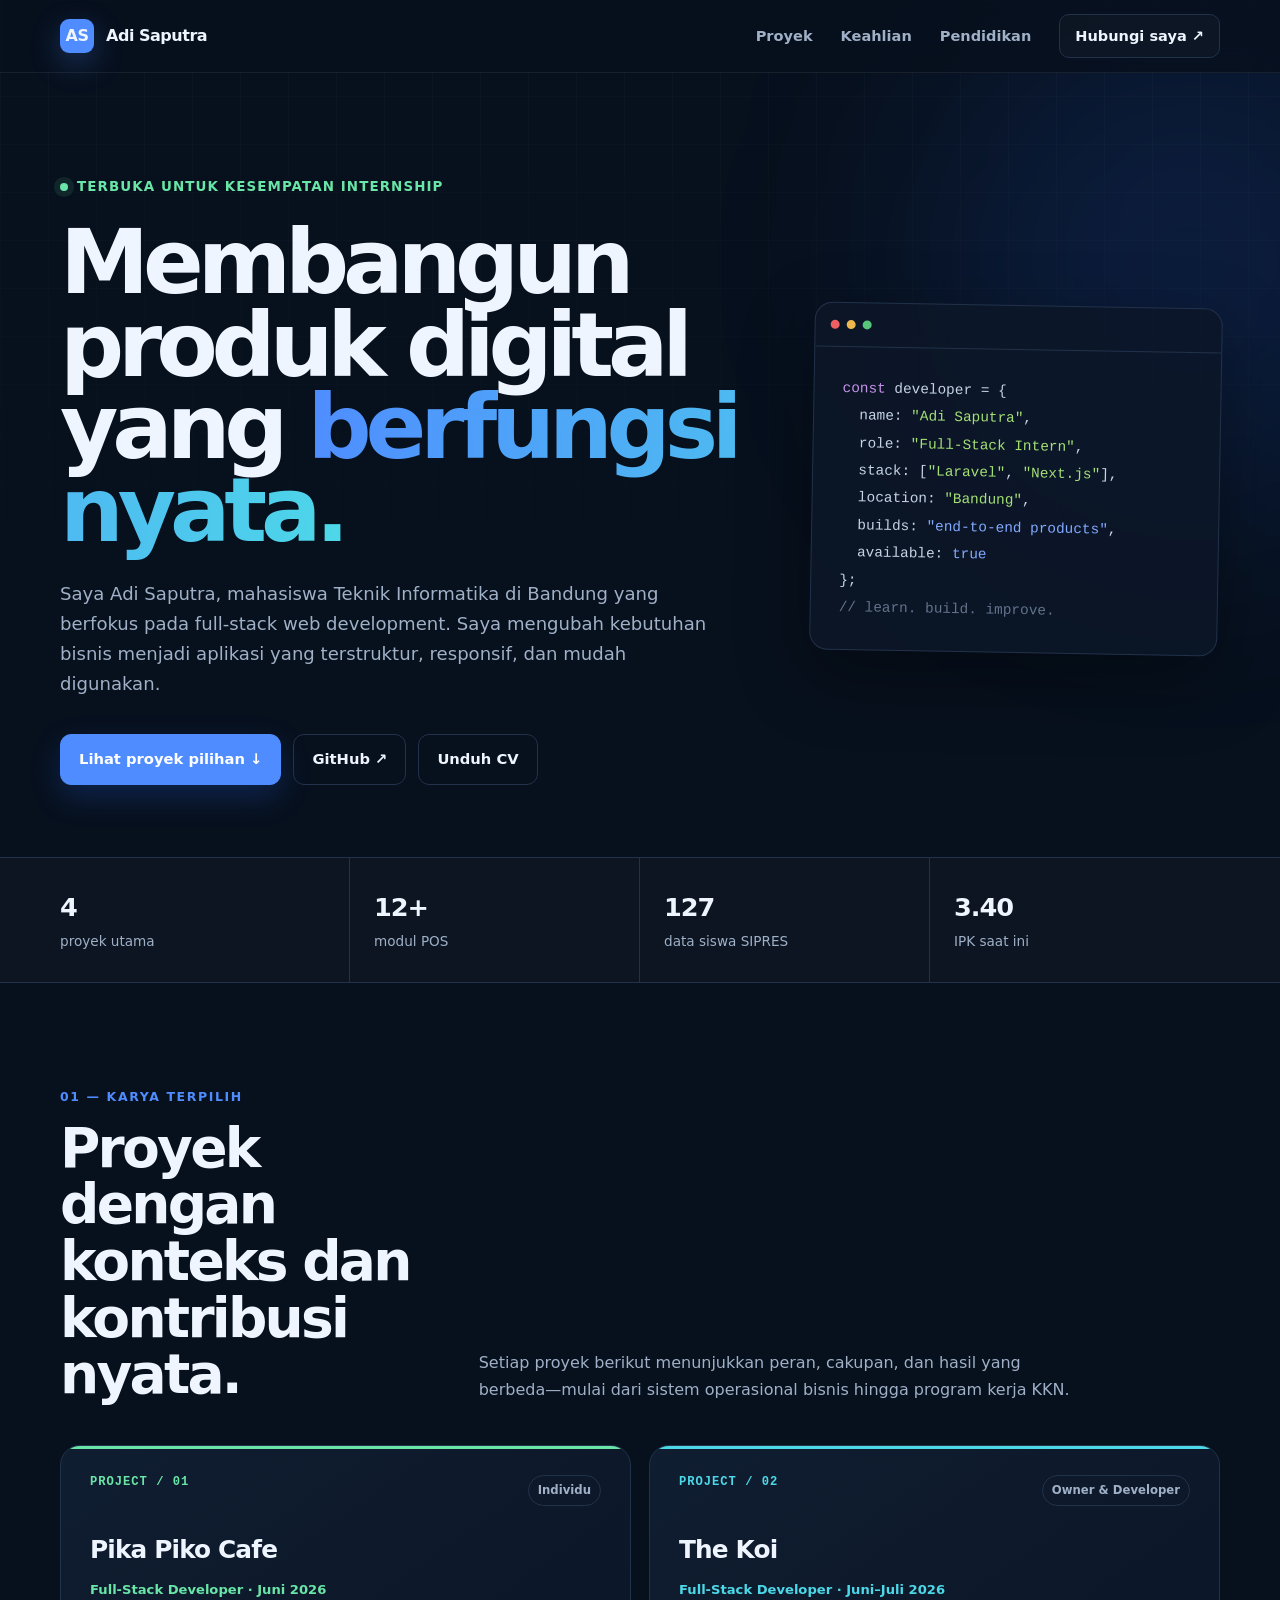
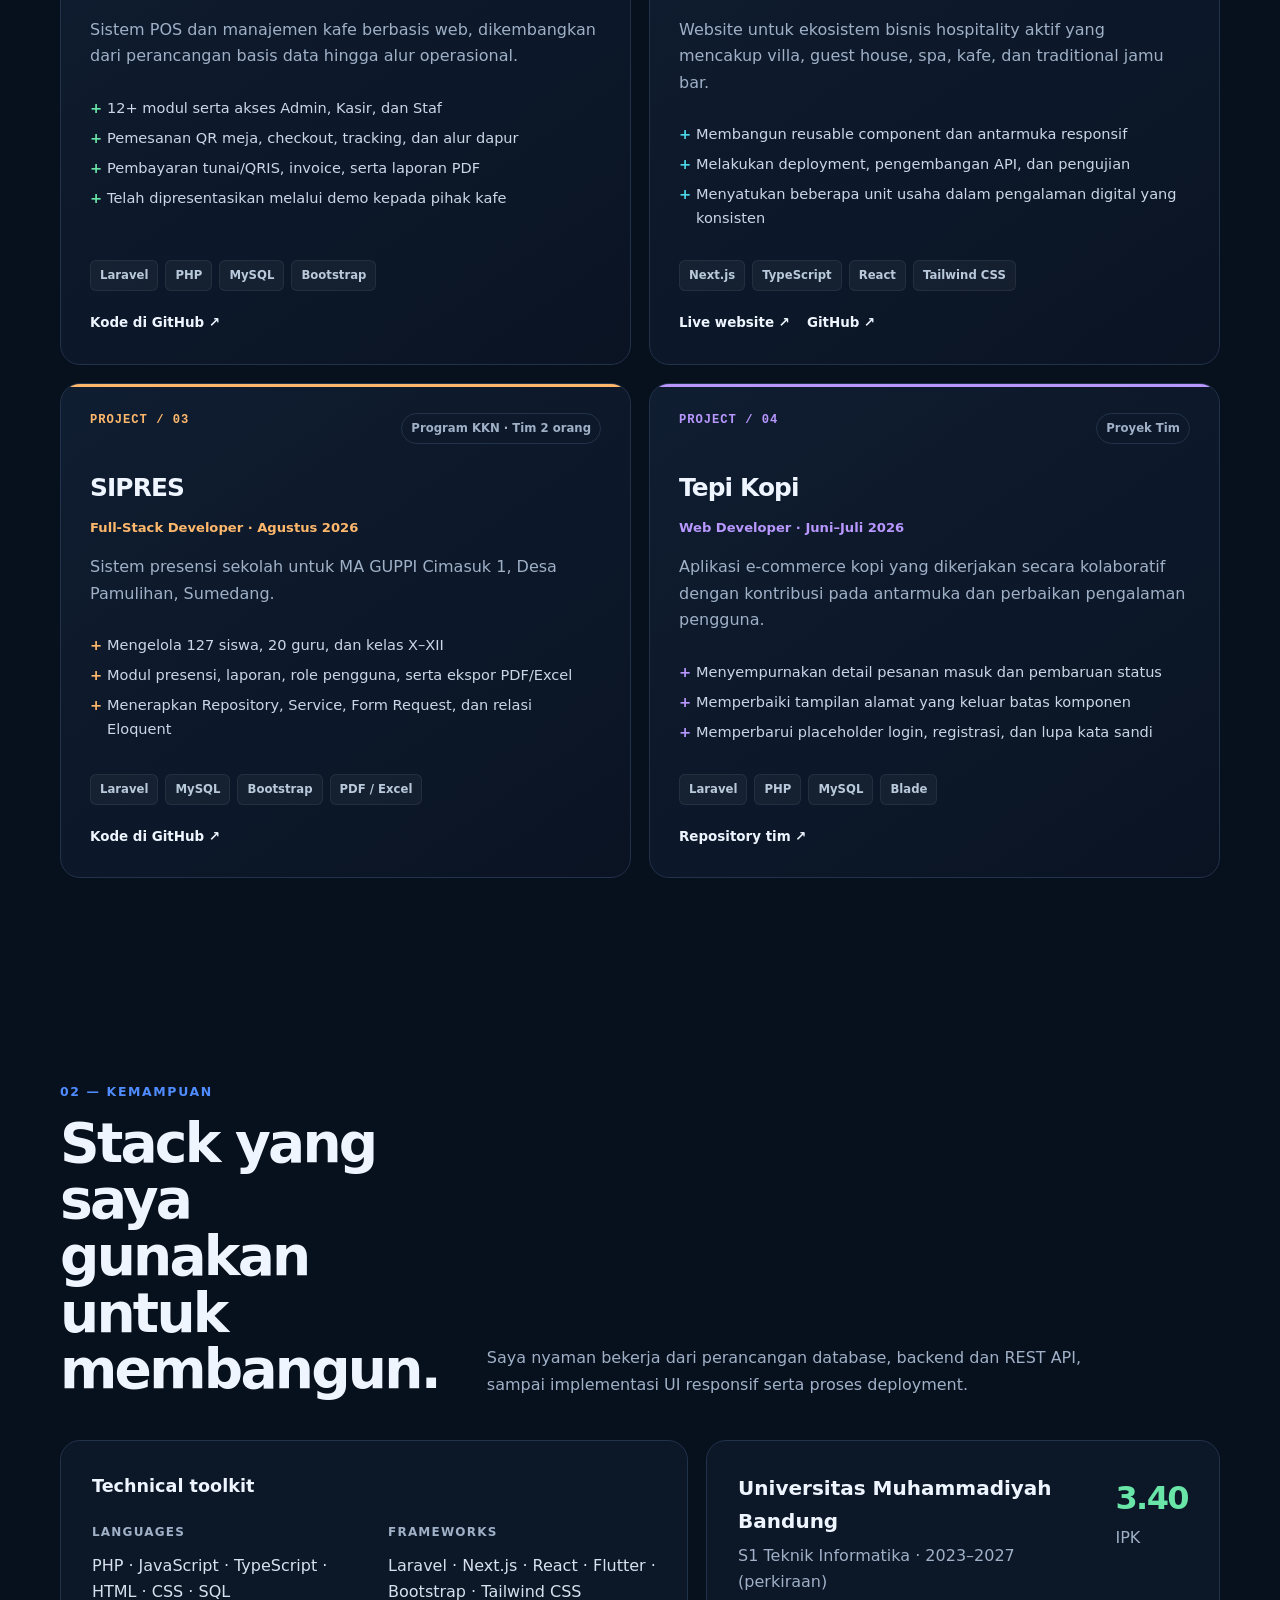
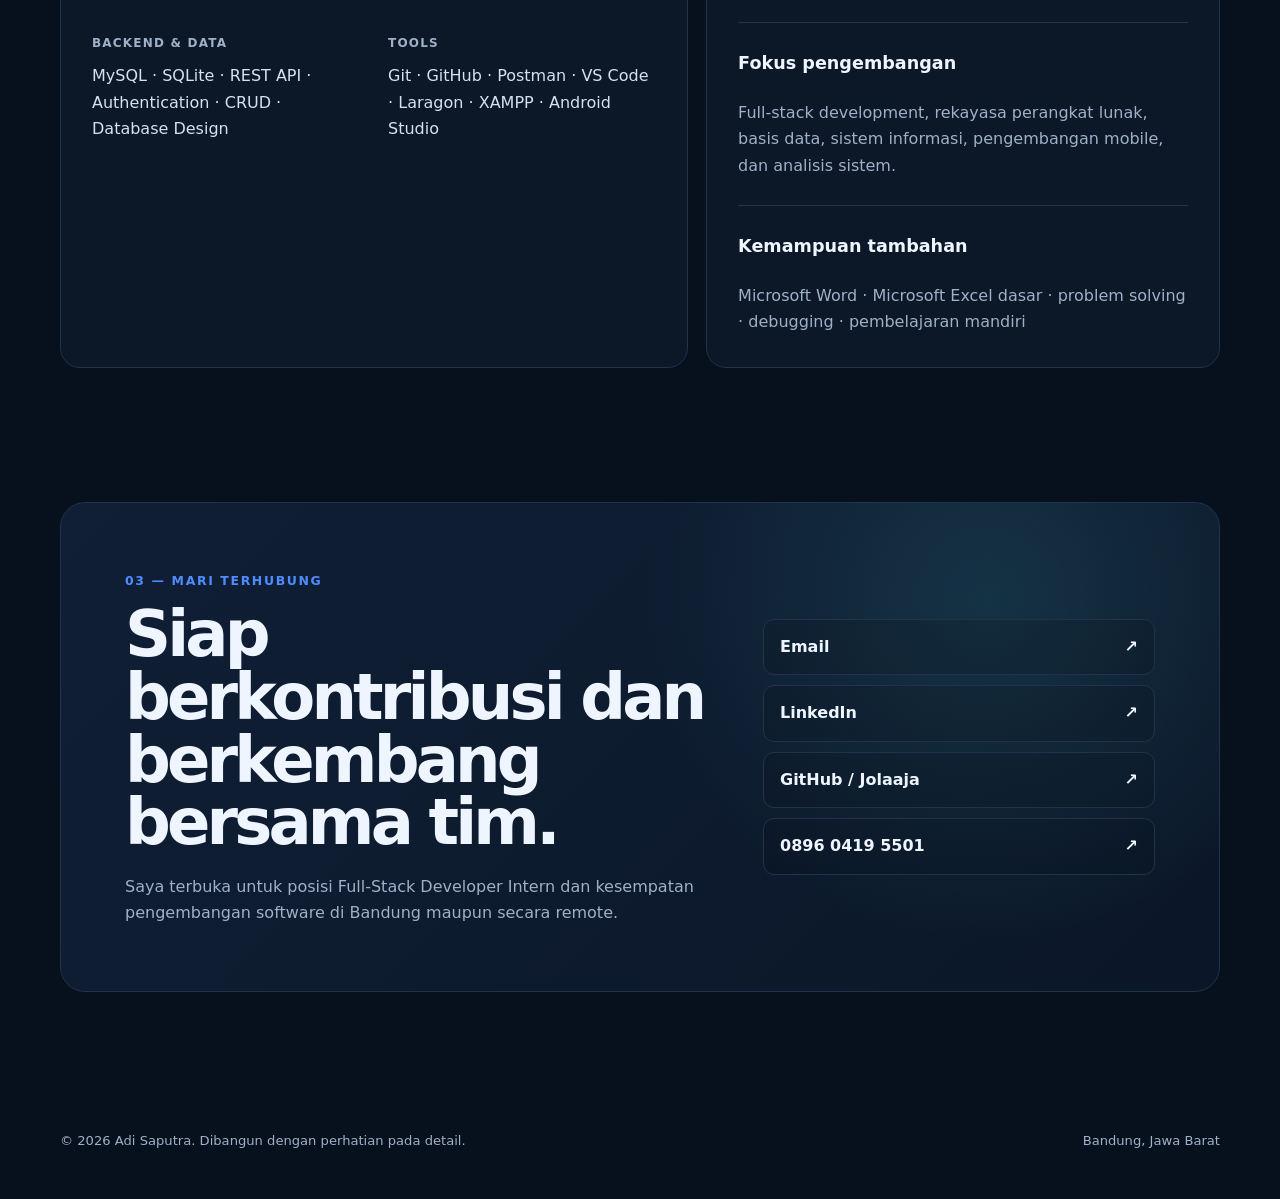
==== index.html @ b9c6736a "Add files via upload" ====
<!doctype html>
<html lang="id">
<head>
  <meta charset="utf-8">
  <meta name="viewport" content="width=device-width, initial-scale=1">
  <meta name="description" content="Portofolio Adi Saputra, Full-Stack Developer Intern di Bandung. Laravel, Next.js, React, PHP, TypeScript, dan MySQL.">
  <meta name="theme-color" content="#08111f">
  <title>Adi Saputra — Full-Stack Developer</title>
  <link rel="icon" href="data:image/svg+xml,<svg xmlns='http://www.w3.org/2000/svg' viewBox='0 0 64 64'><rect width='64' height='64' rx='14' fill='%232563eb'/><path d='M15 45 28 15h8l13 30h-9l-2-6H26l-2 6Zm14-13h6l-3-9Z' fill='white'/></svg>">
  <style>
    :root{--bg:#07101d;--surface:#0c1728;--surface2:#101e32;--text:#eef5ff;--muted:#9fb0c7;--line:#22324a;--blue:#4f8cff;--cyan:#4dd8e8;--green:#69e5a7;--max:1160px}
    *{box-sizing:border-box}html{scroll-behavior:smooth}body{margin:0;background:var(--bg);color:var(--text);font-family:Inter,ui-sans-serif,system-ui,-apple-system,BlinkMacSystemFont,"Segoe UI",sans-serif;font-size:16px;line-height:1.65;overflow-x:hidden}
    body:before{content:"";position:fixed;inset:0;pointer-events:none;background:linear-gradient(rgba(255,255,255,.022) 1px,transparent 1px),linear-gradient(90deg,rgba(255,255,255,.022) 1px,transparent 1px);background-size:48px 48px;mask-image:linear-gradient(to bottom,black,transparent 78%)}
    a{color:inherit;text-decoration:none}button{font:inherit}.wrap{width:min(calc(100% - 40px),var(--max));margin-inline:auto}.nav{position:sticky;top:0;z-index:20;border-bottom:1px solid rgba(255,255,255,.07);background:rgba(7,16,29,.78);backdrop-filter:blur(18px)}
    .nav-inner{height:72px;display:flex;align-items:center;justify-content:space-between}.brand{display:flex;align-items:center;gap:12px;font-weight:800;letter-spacing:-.03em}.mark{width:34px;height:34px;display:grid;place-items:center;border-radius:9px;background:var(--blue);box-shadow:0 10px 30px rgba(79,140,255,.3)}
    .links{display:flex;align-items:center;gap:28px;color:var(--muted);font-size:.91rem;font-weight:650}.links a:hover{color:var(--text)}.links .hire{padding:9px 15px;border:1px solid var(--line);border-radius:10px;color:var(--text);background:rgba(255,255,255,.025)}
    .menu{display:none;border:0;background:transparent;color:white;font-size:1.35rem}.hero{padding:100px 0 72px;position:relative}.hero:after{content:"";position:absolute;width:520px;height:520px;border-radius:50%;background:rgba(37,99,235,.15);filter:blur(110px);right:-170px;top:-70px;z-index:-1}
    .hero-grid{display:grid;grid-template-columns:1.25fr .75fr;gap:72px;align-items:center}.eyebrow{display:inline-flex;gap:9px;align-items:center;color:var(--green);font-size:.84rem;font-weight:750;letter-spacing:.08em;text-transform:uppercase}.pulse{width:8px;height:8px;border-radius:50%;background:var(--green);box-shadow:0 0 0 6px rgba(105,229,167,.1)}
    h1{font-size:clamp(3.25rem,7vw,6.7rem);line-height:.92;letter-spacing:-.068em;margin:22px 0 28px;max-width:830px}h1 span{color:transparent;background:linear-gradient(100deg,var(--blue),var(--cyan));background-clip:text;-webkit-background-clip:text}
    .lead{font-size:1.13rem;color:var(--muted);max-width:670px;margin:0}.cta{display:flex;flex-wrap:wrap;gap:12px;margin-top:36px}.btn{display:inline-flex;align-items:center;gap:9px;padding:12px 18px;border-radius:11px;font-weight:750;font-size:.92rem;border:1px solid var(--line);transition:.2s ease}.btn:hover{transform:translateY(-2px);border-color:#416087}.primary{background:var(--blue);border-color:var(--blue);color:white;box-shadow:0 12px 30px rgba(37,99,235,.24)}
    .terminal{background:rgba(12,23,40,.86);border:1px solid var(--line);border-radius:18px;box-shadow:0 24px 70px rgba(0,0,0,.35);overflow:hidden;transform:rotate(1deg)}.terminal-top{height:44px;border-bottom:1px solid var(--line);display:flex;align-items:center;gap:7px;padding:0 15px}.dot{width:9px;height:9px;border-radius:50%;background:#ef5f61}.dot:nth-child(2){background:#eeb64d}.dot:nth-child(3){background:#58c67a}.code{padding:28px;font:500 .9rem/1.9 ui-monospace,SFMono-Regular,Menlo,monospace;color:#c6d4e6}.code .k{color:#c792ea}.code .s{color:#a5e075}.code .v{color:#82aaff}.code .c{color:#62738c}
    .proof{border-block:1px solid var(--line);background:rgba(255,255,255,.018)}.proof-grid{display:grid;grid-template-columns:repeat(4,1fr)}.metric{padding:28px 24px;border-right:1px solid var(--line)}.metric:first-child{padding-left:0}.metric:last-child{border:0}.metric b{display:block;font-size:1.6rem;letter-spacing:-.04em}.metric span{color:var(--muted);font-size:.85rem}
    section{padding:100px 0}.section-head{display:grid;grid-template-columns:.5fr 1fr;gap:48px;align-items:end;margin-bottom:42px}.label{color:var(--blue);font-size:.78rem;font-weight:800;letter-spacing:.13em;text-transform:uppercase}.section-head h2{margin:10px 0 0;font-size:clamp(2.15rem,4.3vw,3.6rem);line-height:1.03;letter-spacing:-.05em}.section-head p{margin:0;color:var(--muted);max-width:610px}
    .projects{display:grid;grid-template-columns:repeat(2,1fr);gap:18px}.project{background:linear-gradient(145deg,rgba(16,30,50,.98),rgba(10,20,35,.96));border:1px solid var(--line);border-radius:20px;padding:29px;min-height:390px;display:flex;flex-direction:column;position:relative;overflow:hidden}.project:before{content:"";position:absolute;inset:0 0 auto;height:3px;background:var(--accent,var(--blue))}.project-top{display:flex;justify-content:space-between;gap:16px}.num{font:700 .76rem ui-monospace,monospace;color:var(--accent,var(--blue));letter-spacing:.08em}.badge{font-size:.73rem;font-weight:700;padding:5px 9px;border:1px solid var(--line);border-radius:99px;color:var(--muted)}.project h3{font-size:1.55rem;letter-spacing:-.035em;margin:24px 0 8px}.role{color:var(--accent,var(--blue));font-size:.82rem;font-weight:750;margin-bottom:16px}.project p{color:var(--muted);margin:0 0 20px}.impact{margin:0;padding:0;list-style:none;color:#cbd7e7;font-size:.91rem}.impact li{padding-left:17px;position:relative;margin:6px 0}.impact li:before{content:"+";position:absolute;left:0;color:var(--accent,var(--blue));font-weight:800}.tags{display:flex;flex-wrap:wrap;gap:7px;margin-top:auto;padding-top:24px}.tag{background:rgba(255,255,255,.04);border:1px solid rgba(255,255,255,.065);padding:5px 9px;border-radius:6px;color:#b9c9dc;font-size:.73rem;font-weight:650}.project-links{display:flex;gap:17px;margin-top:21px;font-size:.84rem;font-weight:750}.project-links a{display:flex;gap:7px;align-items:center}.project-links a:hover{color:var(--accent,var(--blue))}
    .skills{display:grid;grid-template-columns:1.1fr .9fr;gap:18px}.skill-panel,.edu{border:1px solid var(--line);border-radius:20px;background:var(--surface);padding:31px}.skill-panel h3,.edu h3{margin:0 0 22px;font-size:1.1rem}.skill-groups{display:grid;grid-template-columns:repeat(2,1fr);gap:28px}.skill-group strong{display:block;color:var(--muted);font-size:.75rem;text-transform:uppercase;letter-spacing:.1em;margin-bottom:10px}.skill-group p{margin:0;color:#d7e1ee}.edu-top{display:flex;align-items:flex-start;justify-content:space-between;gap:16px}.gpa{font-size:2rem;font-weight:850;color:var(--green);letter-spacing:-.05em}.edu h4{font-size:1.25rem;margin:0 0 5px}.edu p{margin:0;color:var(--muted)}.edu-line{margin:26px 0;border:0;border-top:1px solid var(--line)}
    .contact{padding-top:34px}.contact-card{border:1px solid var(--line);border-radius:25px;padding:64px;background:radial-gradient(circle at 80% 20%,rgba(77,216,232,.13),transparent 34%),linear-gradient(135deg,#101f36,#0b1728);display:grid;grid-template-columns:1.2fr .8fr;gap:50px;align-items:center}.contact-card h2{font-size:clamp(2.4rem,5vw,4.5rem);line-height:.98;letter-spacing:-.06em;margin:10px 0 20px}.contact-card p{color:var(--muted);margin:0;max-width:600px}.contact-links{display:grid;gap:10px}.contact-link{padding:14px 16px;border:1px solid var(--line);border-radius:11px;background:rgba(0,0,0,.13);font-weight:700;display:flex;justify-content:space-between;align-items:center}.contact-link:hover{border-color:var(--blue)}
    footer{padding:38px 0 48px;color:var(--muted);font-size:.82rem}.footer-row{display:flex;justify-content:space-between;gap:20px}.reveal{opacity:0;transform:translateY(18px);transition:.65s ease}.reveal.visible{opacity:1;transform:none}
    @media(max-width:850px){.links{display:none;position:absolute;left:20px;right:20px;top:66px;flex-direction:column;align-items:stretch;padding:20px;background:#0b1728;border:1px solid var(--line);border-radius:14px}.links.open{display:flex}.menu{display:block}.hero{padding-top:72px}.hero-grid,.section-head,.skills,.contact-card{grid-template-columns:1fr}.terminal{display:none}.proof-grid{grid-template-columns:repeat(2,1fr)}.metric:nth-child(2){border-right:0}.metric:nth-child(-n+2){border-bottom:1px solid var(--line)}.projects{grid-template-columns:1fr}.section-head{gap:22px}.contact-card{padding:38px}.project{min-height:auto}.skill-groups{gap:20px}}
    @media(max-width:520px){.wrap{width:min(calc(100% - 28px),var(--max))}.hero{padding:58px 0}.cta .btn{width:100%;justify-content:center}section{padding:76px 0}.metric{padding:20px 10px}.metric:first-child{padding-left:0}.metric b{font-size:1.28rem}.metric span{font-size:.74rem}.project,.skill-panel,.edu{padding:23px}.skill-groups{grid-template-columns:1fr}.contact-card{padding:28px}.footer-row{flex-direction:column}.contact-link{font-size:.87rem}}
    @media(prefers-reduced-motion:reduce){html{scroll-behavior:auto}.reveal{opacity:1;transform:none;transition:none}.btn:hover{transform:none}}
  </style>
</head>
<body>
  <nav class="nav">
    <div class="wrap nav-inner">
      <a class="brand" href="#top"><span class="mark">AS</span><span>Adi Saputra</span></a>
      <button class="menu" aria-label="Buka navigasi" aria-expanded="false">☰</button>
      <div class="links">
        <a href="#projects">Proyek</a><a href="#skills">Keahlian</a><a href="#education">Pendidikan</a>
        <a class="hire" href="mailto:saputraandiadi@gmail.com">Hubungi saya ↗</a>
      </div>
    </div>
  </nav>

  <main id="top">
    <header class="hero">
      <div class="wrap hero-grid">
        <div>
          <div class="eyebrow"><span class="pulse"></span> Terbuka untuk kesempatan internship</div>
          <h1>Membangun produk digital yang <span>berfungsi nyata.</span></h1>
          <p class="lead">Saya Adi Saputra, mahasiswa Teknik Informatika di Bandung yang berfokus pada full-stack web development. Saya mengubah kebutuhan bisnis menjadi aplikasi yang terstruktur, responsif, dan mudah digunakan.</p>
          <div class="cta">
            <a class="btn primary" href="#projects">Lihat proyek pilihan ↓</a>
            <a class="btn" href="https://github.com/Jolaaja" target="_blank" rel="noopener">GitHub ↗</a>
            <a class="btn" href="assets/Adi_Saputra_CV_Fullstack_Developer_Intern.pdf" download>Unduh CV</a>
          </div>
        </div>
        <div class="terminal" aria-label="Ringkasan profil dalam format kode">
          <div class="terminal-top"><i class="dot"></i><i class="dot"></i><i class="dot"></i></div>
          <div class="code"><span class="k">const</span> developer = {<br>&nbsp;&nbsp;name: <span class="s">"Adi Saputra"</span>,<br>&nbsp;&nbsp;role: <span class="s">"Full-Stack Intern"</span>,<br>&nbsp;&nbsp;stack: [<span class="s">"Laravel"</span>, <span class="s">"Next.js"</span>],<br>&nbsp;&nbsp;location: <span class="s">"Bandung"</span>,<br>&nbsp;&nbsp;builds: <span class="v">"end-to-end products"</span>,<br>&nbsp;&nbsp;available: <span class="v">true</span><br>};<br><span class="c">// learn. build. improve.</span></div>
        </div>
      </div>
    </header>

    <div class="proof">
      <div class="wrap proof-grid">
        <div class="metric"><b>4</b><span>proyek utama</span></div>
        <div class="metric"><b>12+</b><span>modul POS</span></div>
        <div class="metric"><b>127</b><span>data siswa SIPRES</span></div>
        <div class="metric"><b>3.40</b><span>IPK saat ini</span></div>
      </div>
    </div>

    <section id="projects">
      <div class="wrap">
        <div class="section-head reveal">
          <div><span class="label">01 — Karya terpilih</span><h2>Proyek dengan konteks dan kontribusi nyata.</h2></div>
          <p>Setiap proyek berikut menunjukkan peran, cakupan, dan hasil yang berbeda—mulai dari sistem operasional bisnis hingga program kerja KKN.</p>
        </div>
        <div class="projects">
          <article class="project reveal" style="--accent:#69e5a7">
            <div class="project-top"><span class="num">PROJECT / 01</span><span class="badge">Individu</span></div>
            <h3>Pika Piko Cafe</h3><div class="role">Full-Stack Developer · Juni 2026</div>
            <p>Sistem POS dan manajemen kafe berbasis web, dikembangkan dari perancangan basis data hingga alur operasional.</p>
            <ul class="impact"><li>12+ modul serta akses Admin, Kasir, dan Staf</li><li>Pemesanan QR meja, checkout, tracking, dan alur dapur</li><li>Pembayaran tunai/QRIS, invoice, serta laporan PDF</li><li>Telah dipresentasikan melalui demo kepada pihak kafe</li></ul>
            <div class="tags"><span class="tag">Laravel</span><span class="tag">PHP</span><span class="tag">MySQL</span><span class="tag">Bootstrap</span></div>
            <div class="project-links"><a href="https://github.com/Jolaaja/pikapiko-cafe" target="_blank" rel="noopener">Kode di GitHub ↗</a></div>
          </article>
          <article class="project reveal" style="--accent:#4dd8e8">
            <div class="project-top"><span class="num">PROJECT / 02</span><span class="badge">Owner & Developer</span></div>
            <h3>The Koi</h3><div class="role">Full-Stack Developer · Juni–Juli 2026</div>
            <p>Website untuk ekosistem bisnis hospitality aktif yang mencakup villa, guest house, spa, kafe, dan traditional jamu bar.</p>
            <ul class="impact"><li>Membangun reusable component dan antarmuka responsif</li><li>Melakukan deployment, pengembangan API, dan pengujian</li><li>Menyatukan beberapa unit usaha dalam pengalaman digital yang konsisten</li></ul>
            <div class="tags"><span class="tag">Next.js</span><span class="tag">TypeScript</span><span class="tag">React</span><span class="tag">Tailwind CSS</span></div>
            <div class="project-links"><a href="https://www.the-koi.my.id/" target="_blank" rel="noopener">Live website ↗</a><a href="https://github.com/Jolaaja/thekoi" target="_blank" rel="noopener">GitHub ↗</a></div>
          </article>
          <article class="project reveal" style="--accent:#ffb86b">
            <div class="project-top"><span class="num">PROJECT / 03</span><span class="badge">Program KKN · Tim 2 orang</span></div>
            <h3>SIPRES</h3><div class="role">Full-Stack Developer · Agustus 2026</div>
            <p>Sistem presensi sekolah untuk MA GUPPI Cimasuk 1, Desa Pamulihan, Sumedang.</p>
            <ul class="impact"><li>Mengelola 127 siswa, 20 guru, dan kelas X–XII</li><li>Modul presensi, laporan, role pengguna, serta ekspor PDF/Excel</li><li>Menerapkan Repository, Service, Form Request, dan relasi Eloquent</li></ul>
            <div class="tags"><span class="tag">Laravel</span><span class="tag">MySQL</span><span class="tag">Bootstrap</span><span class="tag">PDF / Excel</span></div>
            <div class="project-links"><a href="https://github.com/Jolaaja/SIPRES" target="_blank" rel="noopener">Kode di GitHub ↗</a></div>
          </article>
          <article class="project reveal" style="--accent:#b897ff">
            <div class="project-top"><span class="num">PROJECT / 04</span><span class="badge">Proyek Tim</span></div>
            <h3>Tepi Kopi</h3><div class="role">Web Developer · Juni–Juli 2026</div>
            <p>Aplikasi e-commerce kopi yang dikerjakan secara kolaboratif dengan kontribusi pada antarmuka dan perbaikan pengalaman pengguna.</p>
            <ul class="impact"><li>Menyempurnakan detail pesanan masuk dan pembaruan status</li><li>Memperbaiki tampilan alamat yang keluar batas komponen</li><li>Memperbarui placeholder login, registrasi, dan lupa kata sandi</li></ul>
            <div class="tags"><span class="tag">Laravel</span><span class="tag">PHP</span><span class="tag">MySQL</span><span class="tag">Blade</span></div>
            <div class="project-links"><a href="https://github.com/ranggapgrl/tepi_kopi" target="_blank" rel="noopener">Repository tim ↗</a></div>
          </article>
        </div>
      </div>
    </section>

    <section id="skills">
      <div class="wrap">
        <div class="section-head reveal"><div><span class="label">02 — Kemampuan</span><h2>Stack yang saya gunakan untuk membangun.</h2></div><p>Saya nyaman bekerja dari perancangan database, backend dan REST API, sampai implementasi UI responsif serta proses deployment.</p></div>
        <div class="skills">
          <div class="skill-panel reveal">
            <h3>Technical toolkit</h3>
            <div class="skill-groups">
              <div class="skill-group"><strong>Languages</strong><p>PHP · JavaScript · TypeScript · HTML · CSS · SQL</p></div>
              <div class="skill-group"><strong>Frameworks</strong><p>Laravel · Next.js · React · Flutter · Bootstrap · Tailwind CSS</p></div>
              <div class="skill-group"><strong>Backend & Data</strong><p>MySQL · SQLite · REST API · Authentication · CRUD · Database Design</p></div>
              <div class="skill-group"><strong>Tools</strong><p>Git · GitHub · Postman · VS Code · Laragon · XAMPP · Android Studio</p></div>
            </div>
          </div>
          <div class="edu reveal" id="education">
            <div class="edu-top"><div><h4>Universitas Muhammadiyah Bandung</h4><p>S1 Teknik Informatika · 2023–2027 (perkiraan)</p></div><div><div class="gpa">3.40</div><p>IPK</p></div></div>
            <hr class="edu-line">
            <h3>Fokus pengembangan</h3><p>Full-stack development, rekayasa perangkat lunak, basis data, sistem informasi, pengembangan mobile, dan analisis sistem.</p>
            <hr class="edu-line">
            <h3>Kemampuan tambahan</h3><p>Microsoft Word · Microsoft Excel dasar · problem solving · debugging · pembelajaran mandiri</p>
          </div>
        </div>
      </div>
    </section>

    <section class="contact" id="contact">
      <div class="wrap">
        <div class="contact-card reveal">
          <div><span class="label">03 — Mari terhubung</span><h2>Siap berkontribusi dan berkembang bersama tim.</h2><p>Saya terbuka untuk posisi Full-Stack Developer Intern dan kesempatan pengembangan software di Bandung maupun secara remote.</p></div>
          <div class="contact-links">
            <a class="contact-link" href="mailto:saputraandiadi@gmail.com"><span>Email</span><span>↗</span></a>
            <a class="contact-link" href="https://www.linkedin.com/in/andi-adi-saputra-045055322/" target="_blank" rel="noopener"><span>LinkedIn</span><span>↗</span></a>
            <a class="contact-link" href="https://github.com/Jolaaja" target="_blank" rel="noopener"><span>GitHub / Jolaaja</span><span>↗</span></a>
            <a class="contact-link" href="tel:+6289604195501"><span>0896 0419 5501</span><span>↗</span></a>
          </div>
        </div>
      </div>
    </section>
  </main>

  <footer><div class="wrap footer-row"><span>© 2026 Adi Saputra. Dibangun dengan perhatian pada detail.</span><span>Bandung, Jawa Barat</span></div></footer>
  <script>
    const menu=document.querySelector('.menu'),links=document.querySelector('.links');
    menu.addEventListener('click',()=>{const open=links.classList.toggle('open');menu.setAttribute('aria-expanded',open);menu.textContent=open?'×':'☰'});
    links.querySelectorAll('a').forEach(a=>a.addEventListener('click',()=>{links.classList.remove('open');menu.setAttribute('aria-expanded','false');menu.textContent='☰'}));
    const observer=new IntersectionObserver(entries=>entries.forEach(e=>{if(e.isIntersecting){e.target.classList.add('visible');observer.unobserve(e.target)}}),{threshold:.12});
    document.querySelectorAll('.reveal').forEach(el=>observer.observe(el));
  </script>
</body>
</html>
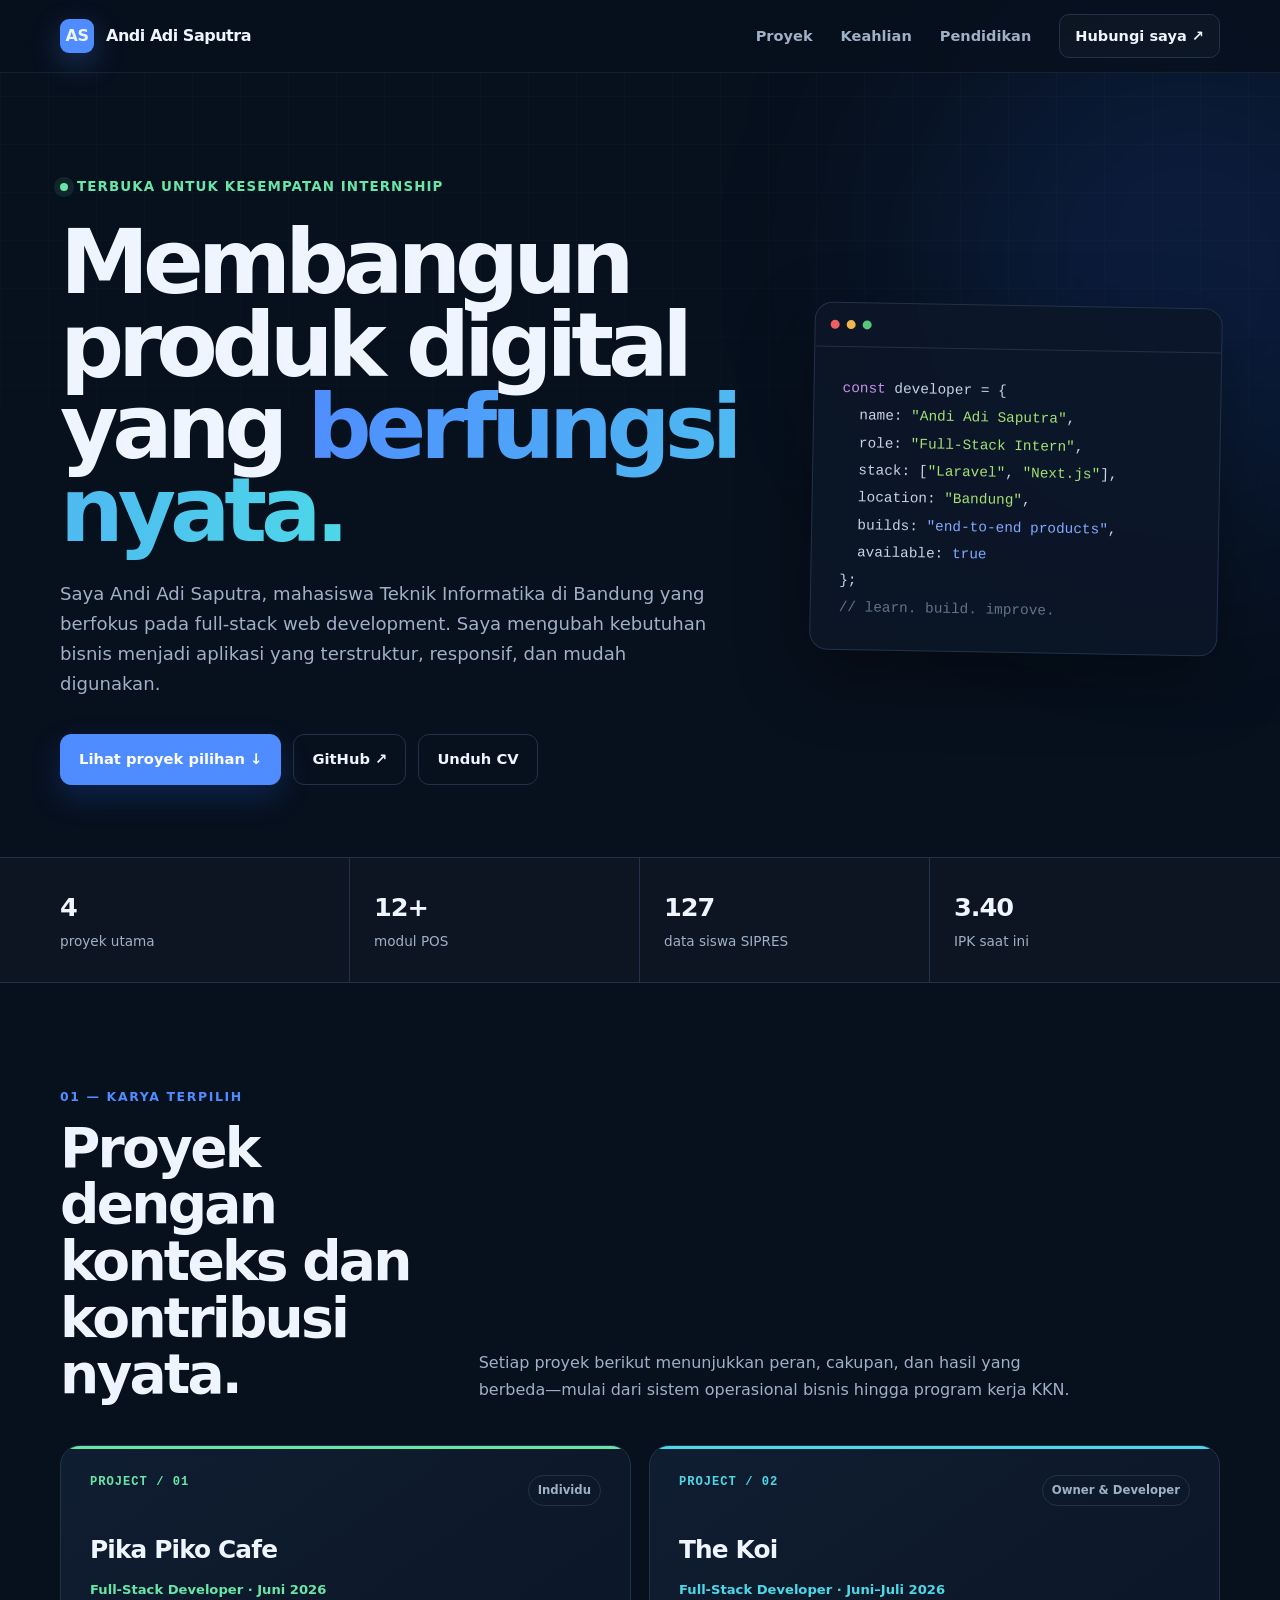
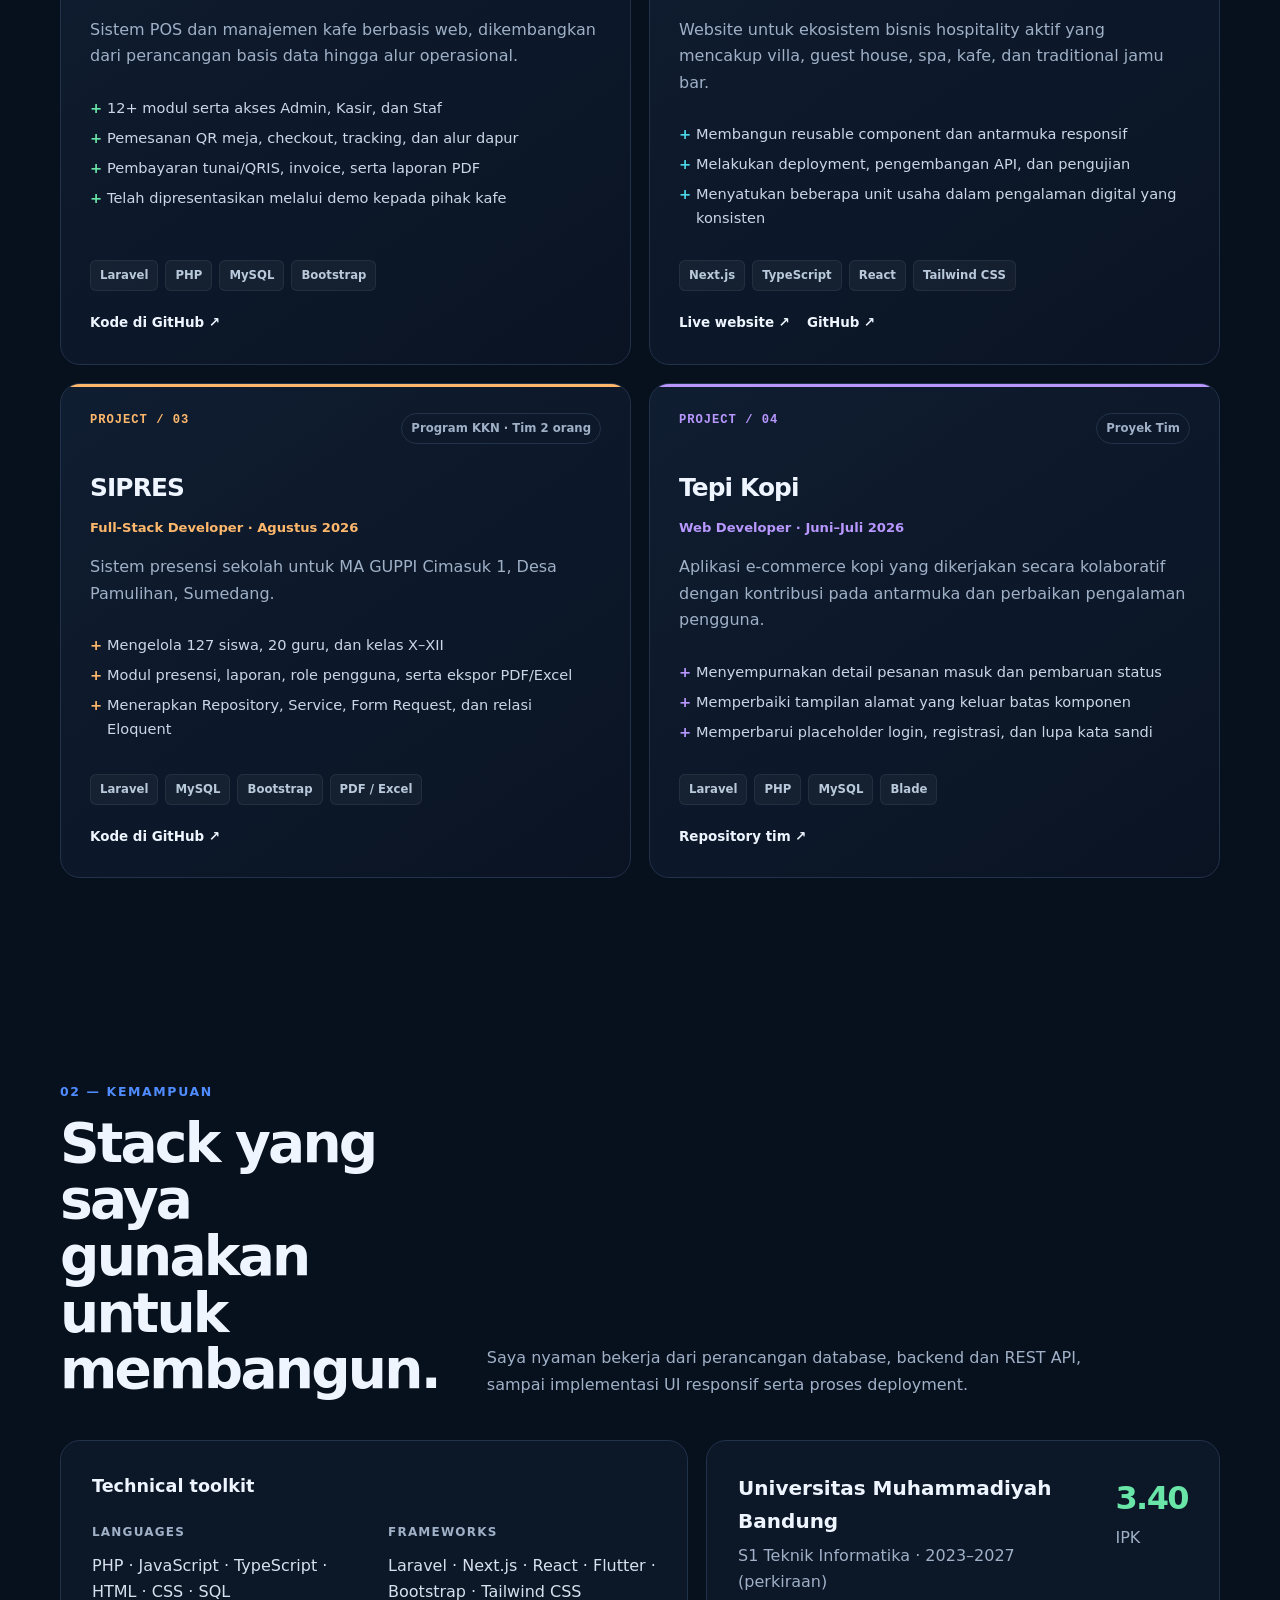
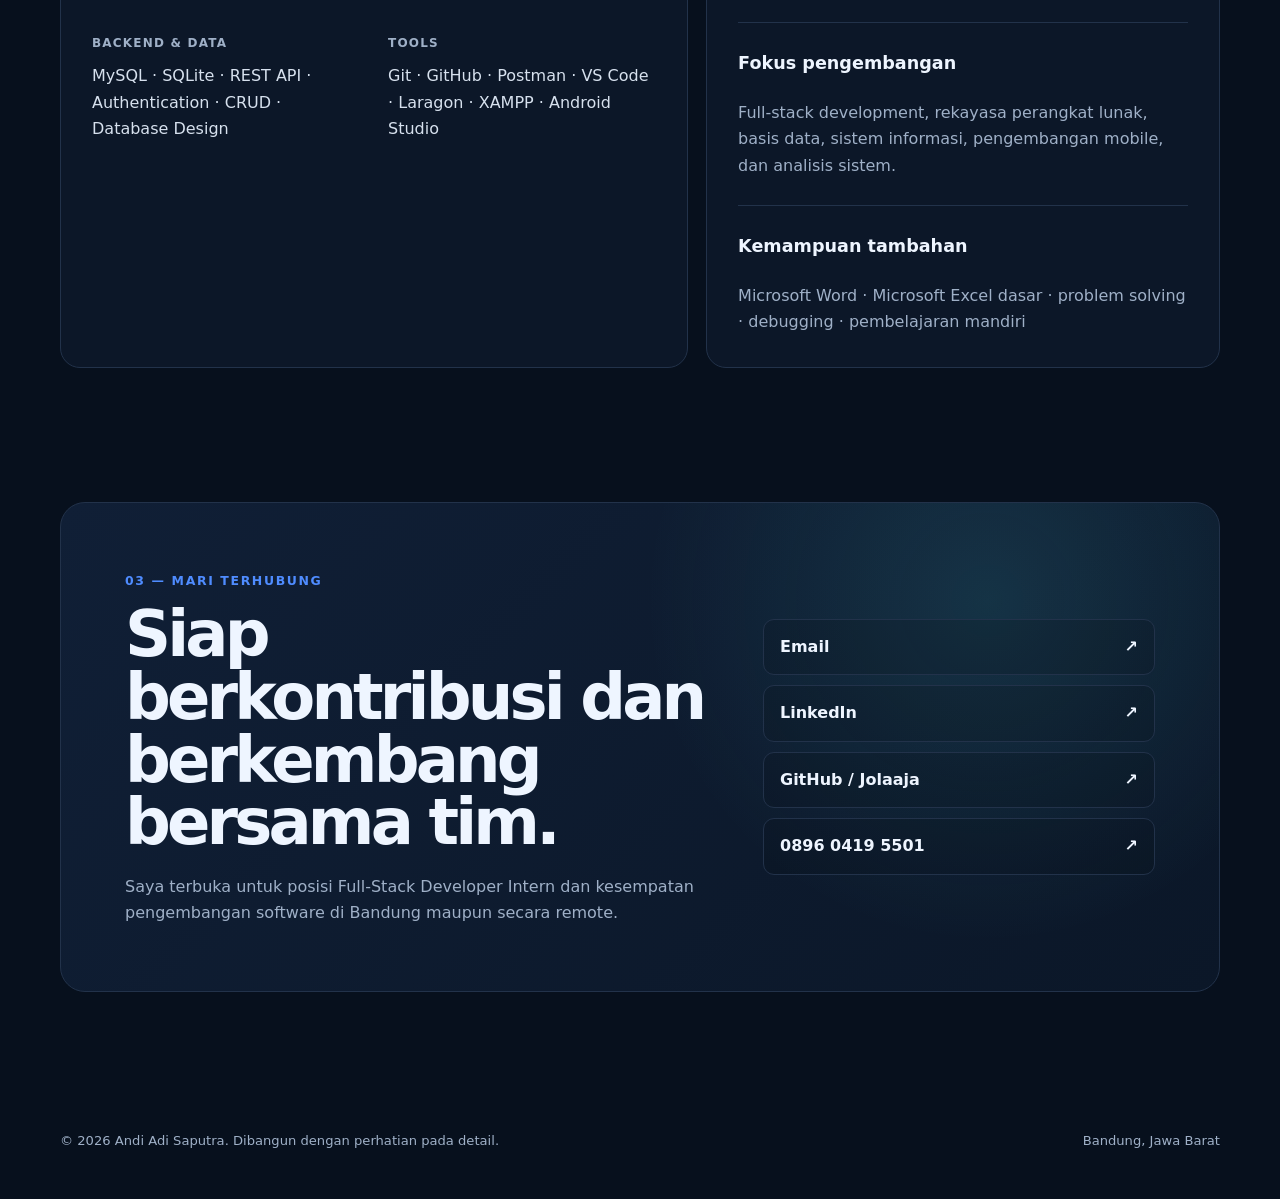
==== commit 9424d717: "Update index.html" ====
--- a/index.html
+++ b/index.html
@@ -3,9 +3,9 @@
 <head>
   <meta charset="utf-8">
   <meta name="viewport" content="width=device-width, initial-scale=1">
-  <meta name="description" content="Portofolio Adi Saputra, Full-Stack Developer Intern di Bandung. Laravel, Next.js, React, PHP, TypeScript, dan MySQL.">
+  <meta name="description" content="Portofolio Andi Adi Saputra, Full-Stack Developer Intern di Bandung. Laravel, Next.js, React, PHP, TypeScript, dan MySQL.">
   <meta name="theme-color" content="#08111f">
-  <title>Adi Saputra — Full-Stack Developer</title>
+  <title>Andi Adi Saputra — Full-Stack Developer</title>
   <link rel="icon" href="data:image/svg+xml,<svg xmlns='http://www.w3.org/2000/svg' viewBox='0 0 64 64'><rect width='64' height='64' rx='14' fill='%232563eb'/><path d='M15 45 28 15h8l13 30h-9l-2-6H26l-2 6Zm14-13h6l-3-9Z' fill='white'/></svg>">
   <style>
     :root{--bg:#07101d;--surface:#0c1728;--surface2:#101e32;--text:#eef5ff;--muted:#9fb0c7;--line:#22324a;--blue:#4f8cff;--cyan:#4dd8e8;--green:#69e5a7;--max:1160px}
@@ -33,7 +33,7 @@
 <body>
   <nav class="nav">
     <div class="wrap nav-inner">
-      <a class="brand" href="#top"><span class="mark">AS</span><span>Adi Saputra</span></a>
+      <a class="brand" href="#top"><span class="mark">AS</span><span>Andi Adi Saputra</span></a>
       <button class="menu" aria-label="Buka navigasi" aria-expanded="false">☰</button>
       <div class="links">
         <a href="#projects">Proyek</a><a href="#skills">Keahlian</a><a href="#education">Pendidikan</a>
@@ -48,7 +48,7 @@
         <div>
           <div class="eyebrow"><span class="pulse"></span> Terbuka untuk kesempatan internship</div>
           <h1>Membangun produk digital yang <span>berfungsi nyata.</span></h1>
-          <p class="lead">Saya Adi Saputra, mahasiswa Teknik Informatika di Bandung yang berfokus pada full-stack web development. Saya mengubah kebutuhan bisnis menjadi aplikasi yang terstruktur, responsif, dan mudah digunakan.</p>
+          <p class="lead">Saya Andi Adi Saputra, mahasiswa Teknik Informatika di Bandung yang berfokus pada full-stack web development. Saya mengubah kebutuhan bisnis menjadi aplikasi yang terstruktur, responsif, dan mudah digunakan.</p>
           <div class="cta">
             <a class="btn primary" href="#projects">Lihat proyek pilihan ↓</a>
             <a class="btn" href="https://github.com/Jolaaja" target="_blank" rel="noopener">GitHub ↗</a>
@@ -57,7 +57,7 @@
         </div>
         <div class="terminal" aria-label="Ringkasan profil dalam format kode">
           <div class="terminal-top"><i class="dot"></i><i class="dot"></i><i class="dot"></i></div>
-          <div class="code"><span class="k">const</span> developer = {<br>&nbsp;&nbsp;name: <span class="s">"Adi Saputra"</span>,<br>&nbsp;&nbsp;role: <span class="s">"Full-Stack Intern"</span>,<br>&nbsp;&nbsp;stack: [<span class="s">"Laravel"</span>, <span class="s">"Next.js"</span>],<br>&nbsp;&nbsp;location: <span class="s">"Bandung"</span>,<br>&nbsp;&nbsp;builds: <span class="v">"end-to-end products"</span>,<br>&nbsp;&nbsp;available: <span class="v">true</span><br>};<br><span class="c">// learn. build. improve.</span></div>
+          <div class="code"><span class="k">const</span> developer = {<br>&nbsp;&nbsp;name: <span class="s">"Andi Adi Saputra"</span>,<br>&nbsp;&nbsp;role: <span class="s">"Full-Stack Intern"</span>,<br>&nbsp;&nbsp;stack: [<span class="s">"Laravel"</span>, <span class="s">"Next.js"</span>],<br>&nbsp;&nbsp;location: <span class="s">"Bandung"</span>,<br>&nbsp;&nbsp;builds: <span class="v">"end-to-end products"</span>,<br>&nbsp;&nbsp;available: <span class="v">true</span><br>};<br><span class="c">// learn. build. improve.</span></div>
         </div>
       </div>
     </header>
@@ -153,7 +153,7 @@
     </section>
   </main>
 
-  <footer><div class="wrap footer-row"><span>© 2026 Adi Saputra. Dibangun dengan perhatian pada detail.</span><span>Bandung, Jawa Barat</span></div></footer>
+  <footer><div class="wrap footer-row"><span>© 2026 Andi Adi Saputra. Dibangun dengan perhatian pada detail.</span><span>Bandung, Jawa Barat</span></div></footer>
   <script>
     const menu=document.querySelector('.menu'),links=document.querySelector('.links');
     menu.addEventListener('click',()=>{const open=links.classList.toggle('open');menu.setAttribute('aria-expanded',open);menu.textContent=open?'×':'☰'});
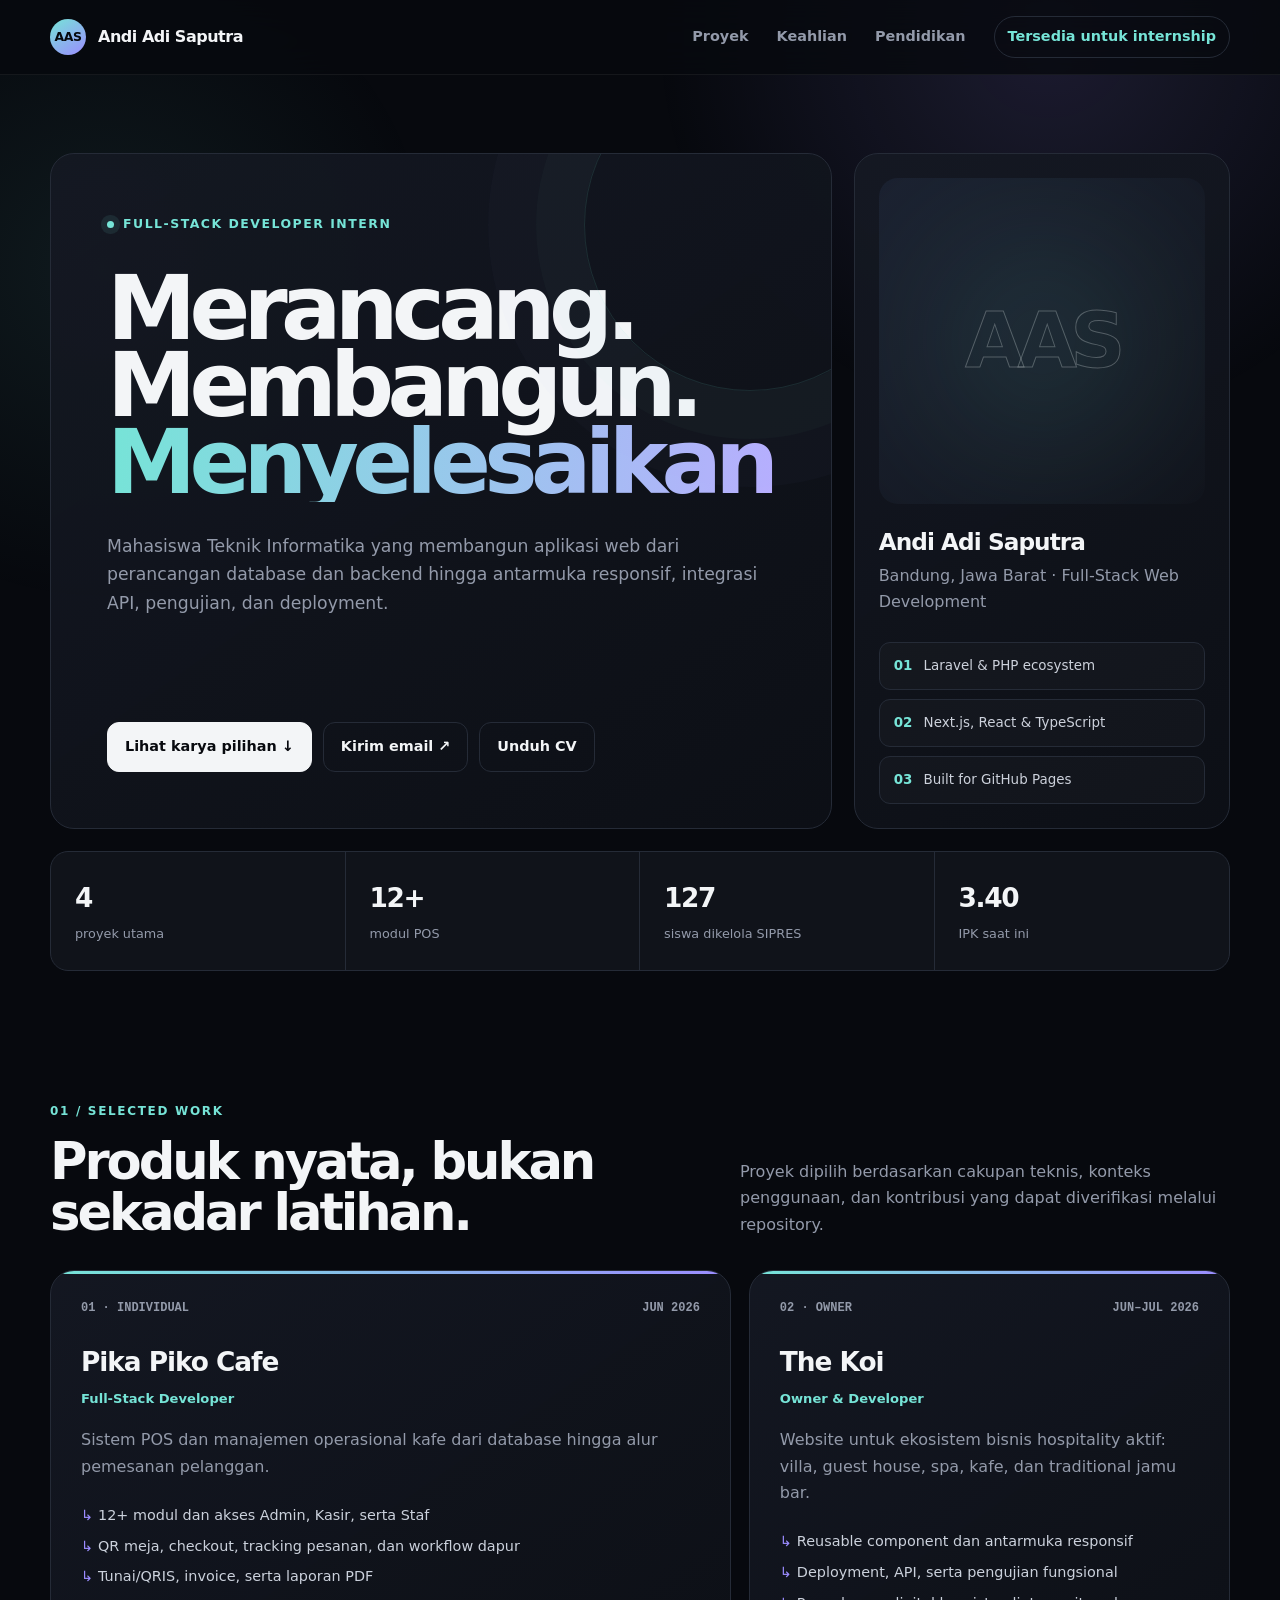
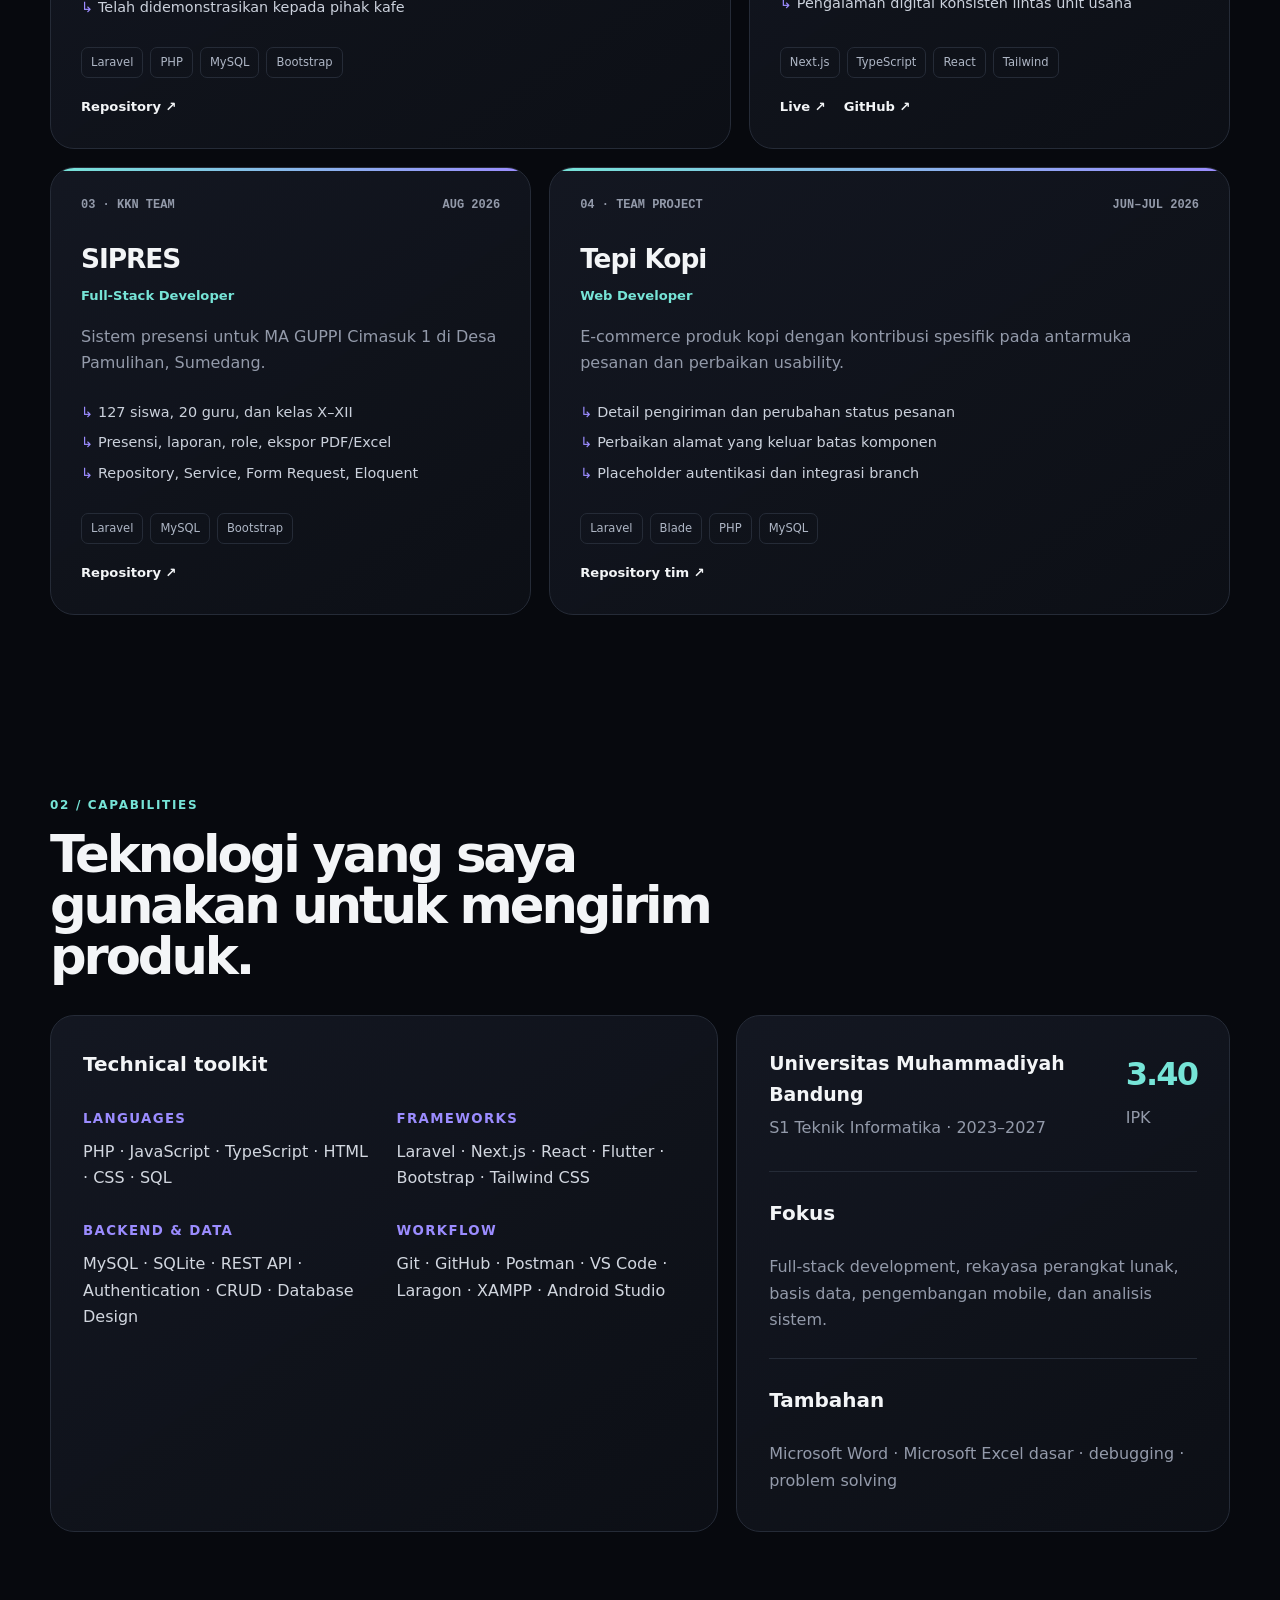
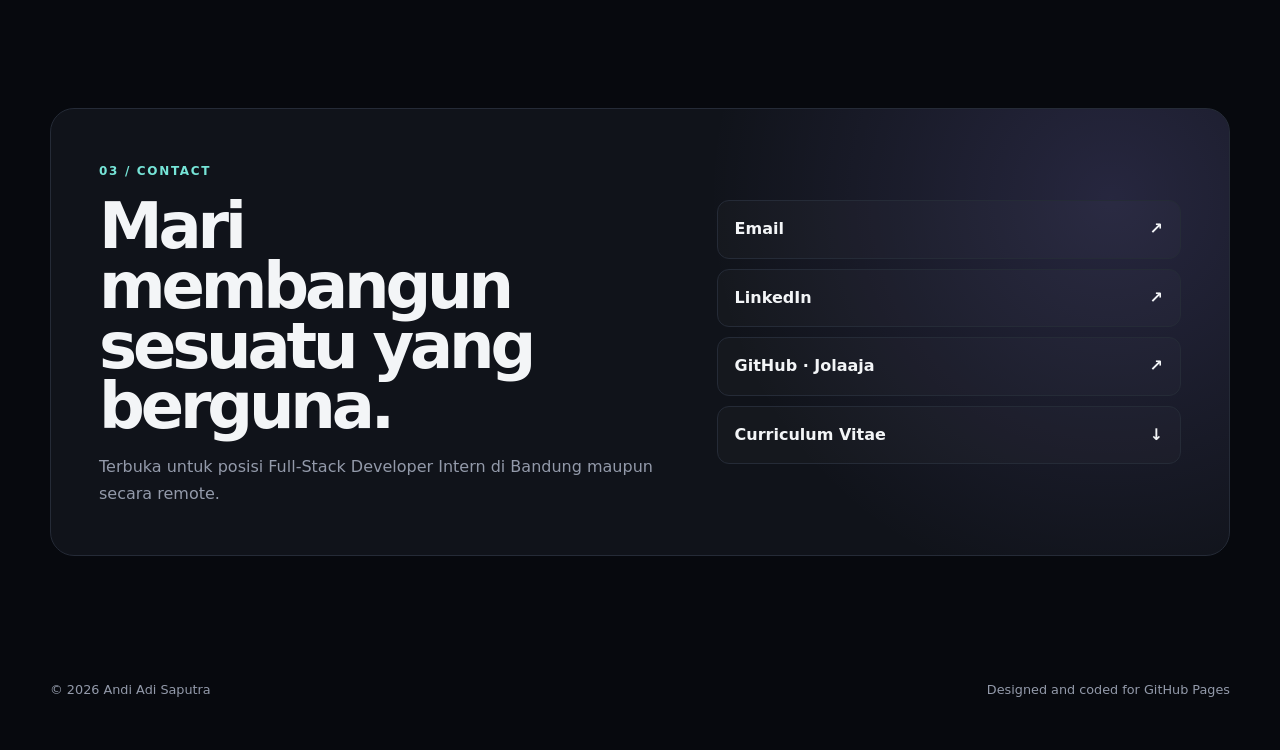
==== commit 618cefd8: "Add files via upload" ====
--- a/index.html
+++ b/index.html
@@ -2,164 +2,46 @@
 <html lang="id">
 <head>
   <meta charset="utf-8">
-  <meta name="viewport" content="width=device-width, initial-scale=1">
-  <meta name="description" content="Portofolio Andi Adi Saputra, Full-Stack Developer Intern di Bandung. Laravel, Next.js, React, PHP, TypeScript, dan MySQL.">
-  <meta name="theme-color" content="#08111f">
+  <meta name="viewport" content="width=device-width,initial-scale=1">
+  <meta name="description" content="Portofolio Andi Adi Saputra, Full-Stack Developer Intern di Bandung.">
+  <meta name="theme-color" content="#07090e">
   <title>Andi Adi Saputra — Full-Stack Developer</title>
-  <link rel="icon" href="data:image/svg+xml,<svg xmlns='http://www.w3.org/2000/svg' viewBox='0 0 64 64'><rect width='64' height='64' rx='14' fill='%232563eb'/><path d='M15 45 28 15h8l13 30h-9l-2-6H26l-2 6Zm14-13h6l-3-9Z' fill='white'/></svg>">
+  <link rel="icon" href="data:image/svg+xml,<svg xmlns='http://www.w3.org/2000/svg' viewBox='0 0 64 64'><rect width='64' height='64' rx='16' fill='%2307090e'/><path d='M15 46 28 16h8l13 30h-9l-2-6H26l-2 6Zm14-13h6l-3-9Z' fill='%2376e4d7'/></svg>">
   <style>
-    :root{--bg:#07101d;--surface:#0c1728;--surface2:#101e32;--text:#eef5ff;--muted:#9fb0c7;--line:#22324a;--blue:#4f8cff;--cyan:#4dd8e8;--green:#69e5a7;--max:1160px}
-    *{box-sizing:border-box}html{scroll-behavior:smooth}body{margin:0;background:var(--bg);color:var(--text);font-family:Inter,ui-sans-serif,system-ui,-apple-system,BlinkMacSystemFont,"Segoe UI",sans-serif;font-size:16px;line-height:1.65;overflow-x:hidden}
-    body:before{content:"";position:fixed;inset:0;pointer-events:none;background:linear-gradient(rgba(255,255,255,.022) 1px,transparent 1px),linear-gradient(90deg,rgba(255,255,255,.022) 1px,transparent 1px);background-size:48px 48px;mask-image:linear-gradient(to bottom,black,transparent 78%)}
-    a{color:inherit;text-decoration:none}button{font:inherit}.wrap{width:min(calc(100% - 40px),var(--max));margin-inline:auto}.nav{position:sticky;top:0;z-index:20;border-bottom:1px solid rgba(255,255,255,.07);background:rgba(7,16,29,.78);backdrop-filter:blur(18px)}
-    .nav-inner{height:72px;display:flex;align-items:center;justify-content:space-between}.brand{display:flex;align-items:center;gap:12px;font-weight:800;letter-spacing:-.03em}.mark{width:34px;height:34px;display:grid;place-items:center;border-radius:9px;background:var(--blue);box-shadow:0 10px 30px rgba(79,140,255,.3)}
-    .links{display:flex;align-items:center;gap:28px;color:var(--muted);font-size:.91rem;font-weight:650}.links a:hover{color:var(--text)}.links .hire{padding:9px 15px;border:1px solid var(--line);border-radius:10px;color:var(--text);background:rgba(255,255,255,.025)}
-    .menu{display:none;border:0;background:transparent;color:white;font-size:1.35rem}.hero{padding:100px 0 72px;position:relative}.hero:after{content:"";position:absolute;width:520px;height:520px;border-radius:50%;background:rgba(37,99,235,.15);filter:blur(110px);right:-170px;top:-70px;z-index:-1}
-    .hero-grid{display:grid;grid-template-columns:1.25fr .75fr;gap:72px;align-items:center}.eyebrow{display:inline-flex;gap:9px;align-items:center;color:var(--green);font-size:.84rem;font-weight:750;letter-spacing:.08em;text-transform:uppercase}.pulse{width:8px;height:8px;border-radius:50%;background:var(--green);box-shadow:0 0 0 6px rgba(105,229,167,.1)}
-    h1{font-size:clamp(3.25rem,7vw,6.7rem);line-height:.92;letter-spacing:-.068em;margin:22px 0 28px;max-width:830px}h1 span{color:transparent;background:linear-gradient(100deg,var(--blue),var(--cyan));background-clip:text;-webkit-background-clip:text}
-    .lead{font-size:1.13rem;color:var(--muted);max-width:670px;margin:0}.cta{display:flex;flex-wrap:wrap;gap:12px;margin-top:36px}.btn{display:inline-flex;align-items:center;gap:9px;padding:12px 18px;border-radius:11px;font-weight:750;font-size:.92rem;border:1px solid var(--line);transition:.2s ease}.btn:hover{transform:translateY(-2px);border-color:#416087}.primary{background:var(--blue);border-color:var(--blue);color:white;box-shadow:0 12px 30px rgba(37,99,235,.24)}
-    .terminal{background:rgba(12,23,40,.86);border:1px solid var(--line);border-radius:18px;box-shadow:0 24px 70px rgba(0,0,0,.35);overflow:hidden;transform:rotate(1deg)}.terminal-top{height:44px;border-bottom:1px solid var(--line);display:flex;align-items:center;gap:7px;padding:0 15px}.dot{width:9px;height:9px;border-radius:50%;background:#ef5f61}.dot:nth-child(2){background:#eeb64d}.dot:nth-child(3){background:#58c67a}.code{padding:28px;font:500 .9rem/1.9 ui-monospace,SFMono-Regular,Menlo,monospace;color:#c6d4e6}.code .k{color:#c792ea}.code .s{color:#a5e075}.code .v{color:#82aaff}.code .c{color:#62738c}
-    .proof{border-block:1px solid var(--line);background:rgba(255,255,255,.018)}.proof-grid{display:grid;grid-template-columns:repeat(4,1fr)}.metric{padding:28px 24px;border-right:1px solid var(--line)}.metric:first-child{padding-left:0}.metric:last-child{border:0}.metric b{display:block;font-size:1.6rem;letter-spacing:-.04em}.metric span{color:var(--muted);font-size:.85rem}
-    section{padding:100px 0}.section-head{display:grid;grid-template-columns:.5fr 1fr;gap:48px;align-items:end;margin-bottom:42px}.label{color:var(--blue);font-size:.78rem;font-weight:800;letter-spacing:.13em;text-transform:uppercase}.section-head h2{margin:10px 0 0;font-size:clamp(2.15rem,4.3vw,3.6rem);line-height:1.03;letter-spacing:-.05em}.section-head p{margin:0;color:var(--muted);max-width:610px}
-    .projects{display:grid;grid-template-columns:repeat(2,1fr);gap:18px}.project{background:linear-gradient(145deg,rgba(16,30,50,.98),rgba(10,20,35,.96));border:1px solid var(--line);border-radius:20px;padding:29px;min-height:390px;display:flex;flex-direction:column;position:relative;overflow:hidden}.project:before{content:"";position:absolute;inset:0 0 auto;height:3px;background:var(--accent,var(--blue))}.project-top{display:flex;justify-content:space-between;gap:16px}.num{font:700 .76rem ui-monospace,monospace;color:var(--accent,var(--blue));letter-spacing:.08em}.badge{font-size:.73rem;font-weight:700;padding:5px 9px;border:1px solid var(--line);border-radius:99px;color:var(--muted)}.project h3{font-size:1.55rem;letter-spacing:-.035em;margin:24px 0 8px}.role{color:var(--accent,var(--blue));font-size:.82rem;font-weight:750;margin-bottom:16px}.project p{color:var(--muted);margin:0 0 20px}.impact{margin:0;padding:0;list-style:none;color:#cbd7e7;font-size:.91rem}.impact li{padding-left:17px;position:relative;margin:6px 0}.impact li:before{content:"+";position:absolute;left:0;color:var(--accent,var(--blue));font-weight:800}.tags{display:flex;flex-wrap:wrap;gap:7px;margin-top:auto;padding-top:24px}.tag{background:rgba(255,255,255,.04);border:1px solid rgba(255,255,255,.065);padding:5px 9px;border-radius:6px;color:#b9c9dc;font-size:.73rem;font-weight:650}.project-links{display:flex;gap:17px;margin-top:21px;font-size:.84rem;font-weight:750}.project-links a{display:flex;gap:7px;align-items:center}.project-links a:hover{color:var(--accent,var(--blue))}
-    .skills{display:grid;grid-template-columns:1.1fr .9fr;gap:18px}.skill-panel,.edu{border:1px solid var(--line);border-radius:20px;background:var(--surface);padding:31px}.skill-panel h3,.edu h3{margin:0 0 22px;font-size:1.1rem}.skill-groups{display:grid;grid-template-columns:repeat(2,1fr);gap:28px}.skill-group strong{display:block;color:var(--muted);font-size:.75rem;text-transform:uppercase;letter-spacing:.1em;margin-bottom:10px}.skill-group p{margin:0;color:#d7e1ee}.edu-top{display:flex;align-items:flex-start;justify-content:space-between;gap:16px}.gpa{font-size:2rem;font-weight:850;color:var(--green);letter-spacing:-.05em}.edu h4{font-size:1.25rem;margin:0 0 5px}.edu p{margin:0;color:var(--muted)}.edu-line{margin:26px 0;border:0;border-top:1px solid var(--line)}
-    .contact{padding-top:34px}.contact-card{border:1px solid var(--line);border-radius:25px;padding:64px;background:radial-gradient(circle at 80% 20%,rgba(77,216,232,.13),transparent 34%),linear-gradient(135deg,#101f36,#0b1728);display:grid;grid-template-columns:1.2fr .8fr;gap:50px;align-items:center}.contact-card h2{font-size:clamp(2.4rem,5vw,4.5rem);line-height:.98;letter-spacing:-.06em;margin:10px 0 20px}.contact-card p{color:var(--muted);margin:0;max-width:600px}.contact-links{display:grid;gap:10px}.contact-link{padding:14px 16px;border:1px solid var(--line);border-radius:11px;background:rgba(0,0,0,.13);font-weight:700;display:flex;justify-content:space-between;align-items:center}.contact-link:hover{border-color:var(--blue)}
-    footer{padding:38px 0 48px;color:var(--muted);font-size:.82rem}.footer-row{display:flex;justify-content:space-between;gap:20px}.reveal{opacity:0;transform:translateY(18px);transition:.65s ease}.reveal.visible{opacity:1;transform:none}
-    @media(max-width:850px){.links{display:none;position:absolute;left:20px;right:20px;top:66px;flex-direction:column;align-items:stretch;padding:20px;background:#0b1728;border:1px solid var(--line);border-radius:14px}.links.open{display:flex}.menu{display:block}.hero{padding-top:72px}.hero-grid,.section-head,.skills,.contact-card{grid-template-columns:1fr}.terminal{display:none}.proof-grid{grid-template-columns:repeat(2,1fr)}.metric:nth-child(2){border-right:0}.metric:nth-child(-n+2){border-bottom:1px solid var(--line)}.projects{grid-template-columns:1fr}.section-head{gap:22px}.contact-card{padding:38px}.project{min-height:auto}.skill-groups{gap:20px}}
-    @media(max-width:520px){.wrap{width:min(calc(100% - 28px),var(--max))}.hero{padding:58px 0}.cta .btn{width:100%;justify-content:center}section{padding:76px 0}.metric{padding:20px 10px}.metric:first-child{padding-left:0}.metric b{font-size:1.28rem}.metric span{font-size:.74rem}.project,.skill-panel,.edu{padding:23px}.skill-groups{grid-template-columns:1fr}.contact-card{padding:28px}.footer-row{flex-direction:column}.contact-link{font-size:.87rem}}
-    @media(prefers-reduced-motion:reduce){html{scroll-behavior:auto}.reveal{opacity:1;transform:none;transition:none}.btn:hover{transform:none}}
+    :root{--bg:#07090e;--panel:#10131a;--panel2:#151923;--text:#f3f5f7;--muted:#939aaa;--line:#252b37;--mint:#76e4d7;--violet:#9b8cff;--max:1180px}
+    *{box-sizing:border-box}html{scroll-behavior:smooth}body{margin:0;background:var(--bg);color:var(--text);font:16px/1.65 Inter,ui-sans-serif,system-ui,-apple-system,"Segoe UI",sans-serif;overflow-x:hidden}body:before{content:"";position:fixed;inset:0;z-index:-2;background:radial-gradient(circle at 82% 4%,rgba(155,140,255,.14),transparent 29%),radial-gradient(circle at 8% 30%,rgba(118,228,215,.08),transparent 25%)}
+    a{color:inherit;text-decoration:none}.wrap{width:min(calc(100% - 40px),var(--max));margin:auto}.nav{position:sticky;top:0;z-index:20;background:rgba(7,9,14,.8);backdrop-filter:blur(18px);border-bottom:1px solid rgba(255,255,255,.06)}.navin{height:74px;display:flex;align-items:center;justify-content:space-between}.brand{display:flex;align-items:center;gap:12px;font-weight:800;letter-spacing:-.03em}.brandmark{width:36px;height:36px;border-radius:50%;display:grid;place-items:center;background:linear-gradient(145deg,var(--mint),var(--violet));color:#06080c;font-size:.78rem}.navlinks{display:flex;gap:28px;align-items:center;color:var(--muted);font-size:.9rem;font-weight:650}.navlinks a:hover{color:white}.status{padding:8px 13px;border:1px solid var(--line);border-radius:99px;color:var(--mint)}.menu{display:none;background:none;border:0;color:white;font-size:1.4rem}
+    .hero{padding:78px 0 38px}.hero-grid{display:grid;grid-template-columns:1.35fr .65fr;gap:22px}.hero-main,.identity,.project,.skills-card,.edu-card,.contact{border:1px solid var(--line);background:linear-gradient(145deg,rgba(21,25,35,.92),rgba(13,16,23,.94));border-radius:24px}.hero-main{padding:56px;min-height:570px;display:flex;flex-direction:column;justify-content:space-between;position:relative;overflow:hidden}.hero-main:after{content:"";position:absolute;width:330px;height:330px;border-radius:50%;border:1px solid rgba(118,228,215,.12);right:-85px;top:-95px;box-shadow:0 0 0 48px rgba(118,228,215,.025),0 0 0 96px rgba(155,140,255,.02)}.kicker{display:inline-flex;align-items:center;gap:9px;color:var(--mint);font-size:.78rem;font-weight:800;letter-spacing:.12em;text-transform:uppercase}.kicker i{width:7px;height:7px;background:var(--mint);border-radius:50%;box-shadow:0 0 0 6px rgba(118,228,215,.09)}h1{font-size:clamp(3.5rem,7vw,7.2rem);line-height:.86;letter-spacing:-.075em;margin:34px 0 30px;max-width:850px}h1 span{display:block;color:transparent;background:linear-gradient(95deg,var(--mint),#b7aefe);background-clip:text;-webkit-background-clip:text}.intro{max-width:700px;color:var(--muted);font-size:1.08rem;margin:0}.actions{display:flex;flex-wrap:wrap;gap:11px;margin-top:35px}.btn{display:inline-flex;align-items:center;gap:9px;padding:12px 17px;border:1px solid var(--line);border-radius:12px;font-size:.9rem;font-weight:750;transition:.2s}.btn:hover{transform:translateY(-2px);border-color:#596174}.btn.primary{background:var(--text);color:#080a0f;border-color:var(--text)}
+    .identity{padding:24px;display:flex;flex-direction:column}.monogram{aspect-ratio:1;border-radius:19px;background:linear-gradient(135deg,#1b2130,#11141c);display:grid;place-items:center;position:relative;overflow:hidden}.monogram:before{content:"AAS";font-size:clamp(3.2rem,6vw,5.5rem);font-weight:900;letter-spacing:-.09em;color:transparent;-webkit-text-stroke:1px rgba(255,255,255,.26)}.monogram:after{content:"";position:absolute;width:180px;height:180px;border-radius:50%;background:var(--mint);filter:blur(90px);opacity:.2}.identity h2{font-size:1.45rem;line-height:1.1;letter-spacing:-.04em;margin:25px 0 8px}.identity>p{color:var(--muted);margin:0}.facts{display:grid;gap:9px;margin-top:auto;padding-top:26px}.fact{padding:12px 14px;border:1px solid var(--line);border-radius:11px;background:rgba(255,255,255,.02);font-size:.84rem;color:#ccd1db}.fact b{color:var(--mint);margin-right:7px}
+    .strip{display:grid;grid-template-columns:repeat(4,1fr);margin-top:22px;border:1px solid var(--line);border-radius:18px;background:var(--panel);overflow:hidden}.metric{padding:24px;border-right:1px solid var(--line)}.metric:last-child{border:0}.metric strong{display:block;font-size:1.65rem;letter-spacing:-.05em}.metric span{font-size:.8rem;color:var(--muted)}
+    section{padding:88px 0}.head{display:flex;justify-content:space-between;align-items:end;gap:40px;margin-bottom:32px}.eyebrow{color:var(--mint);font-size:.75rem;font-weight:850;letter-spacing:.14em;text-transform:uppercase}.head h2{font-size:clamp(2.2rem,4vw,4rem);line-height:1;letter-spacing:-.06em;margin:12px 0 0;max-width:700px}.head p{color:var(--muted);max-width:490px;margin:0}.projects{display:grid;grid-template-columns:repeat(12,1fr);gap:18px}.project{grid-column:span 6;padding:30px;min-height:390px;display:flex;flex-direction:column;position:relative;overflow:hidden}.project:nth-child(1),.project:nth-child(4){grid-column:span 7}.project:nth-child(2),.project:nth-child(3){grid-column:span 5}.project:before{content:"";height:3px;position:absolute;inset:0 0 auto;background:linear-gradient(90deg,var(--mint),var(--violet))}.project-top{display:flex;justify-content:space-between;gap:15px;color:var(--muted);font:700 .75rem ui-monospace,monospace}.project h3{font-size:1.65rem;letter-spacing:-.04em;margin:25px 0 5px}.role{color:var(--mint);font-size:.82rem;font-weight:750}.project p{color:var(--muted);margin:17px 0}.project ul{list-style:none;padding:0;margin:0;color:#cbd1dc;font-size:.9rem}.project li{position:relative;padding-left:17px;margin:7px 0}.project li:before{content:"↳";position:absolute;left:0;color:var(--violet)}.tags{display:flex;flex-wrap:wrap;gap:7px;margin-top:auto;padding-top:20px}.tag{padding:5px 9px;border:1px solid var(--line);border-radius:7px;color:#aeb6c5;font-size:.72rem}.links{display:flex;gap:18px;margin-top:18px;font-size:.82rem;font-weight:800}.links a:hover{color:var(--mint)}
+    .cap-grid{display:grid;grid-template-columns:1.15fr .85fr;gap:18px}.skills-card,.edu-card{padding:32px}.skills-card h3,.edu-card h3{margin:0 0 24px;font-size:1.25rem}.skill-grid{display:grid;grid-template-columns:repeat(2,1fr);gap:25px}.skill small{color:var(--violet);text-transform:uppercase;letter-spacing:.1em;font-weight:800}.skill p{margin:8px 0 0;color:#d2d7e0}.edu-top{display:flex;justify-content:space-between;gap:18px}.edu-top h4{font-size:1.18rem;margin:0}.edu-top p,.edu-card>p{color:var(--muted);margin:5px 0}.gpa{font-size:2rem;font-weight:900;color:var(--mint);letter-spacing:-.06em}.rule{border:0;border-top:1px solid var(--line);margin:25px 0}
+    .contact{padding:48px;display:grid;grid-template-columns:1.1fr .9fr;gap:50px;align-items:center;background:radial-gradient(circle at 90% 20%,rgba(155,140,255,.16),transparent 36%),var(--panel)}.contact h2{font-size:clamp(2.5rem,5vw,4.7rem);line-height:.94;letter-spacing:-.065em;margin:12px 0 18px}.contact p{color:var(--muted);margin:0}.contact-list{display:grid;gap:10px}.contact-link{display:flex;justify-content:space-between;padding:15px 17px;border:1px solid var(--line);border-radius:12px;background:rgba(255,255,255,.02);font-weight:750}.contact-link:hover{border-color:var(--mint)}footer{padding:35px 0 50px;color:var(--muted);font-size:.8rem}.foot{display:flex;justify-content:space-between;gap:20px}.reveal{opacity:0;transform:translateY(18px);transition:.65s ease}.reveal.show{opacity:1;transform:none}
+    @media(max-width:900px){.hero-grid,.cap-grid,.contact{grid-template-columns:1fr}.identity{min-height:500px}.monogram{aspect-ratio:16/9}.project,.project:nth-child(n){grid-column:span 12}.head{align-items:start;flex-direction:column}.navlinks{display:none;position:absolute;top:68px;left:20px;right:20px;flex-direction:column;align-items:stretch;background:#10131a;border:1px solid var(--line);border-radius:15px;padding:20px}.navlinks.open{display:flex}.menu{display:block}.strip{grid-template-columns:repeat(2,1fr)}.metric:nth-child(2){border-right:0}.metric:nth-child(-n+2){border-bottom:1px solid var(--line)}}
+    @media(max-width:560px){.wrap{width:min(calc(100% - 26px),var(--max))}.hero{padding-top:45px}.hero-main{padding:28px;min-height:570px}.identity{min-height:460px}section{padding:68px 0}.strip{margin-top:14px}.metric{padding:18px 12px}.metric strong{font-size:1.35rem}.metric span{font-size:.72rem}.project,.skills-card,.edu-card{padding:23px}.skill-grid{grid-template-columns:1fr}.contact{padding:27px}.actions .btn{width:100%;justify-content:center}.foot{flex-direction:column}}
+    @media(prefers-reduced-motion:reduce){html{scroll-behavior:auto}.reveal{opacity:1;transform:none;transition:none}}
   </style>
 </head>
 <body>
-  <nav class="nav">
-    <div class="wrap nav-inner">
-      <a class="brand" href="#top"><span class="mark">AS</span><span>Andi Adi Saputra</span></a>
-      <button class="menu" aria-label="Buka navigasi" aria-expanded="false">☰</button>
-      <div class="links">
-        <a href="#projects">Proyek</a><a href="#skills">Keahlian</a><a href="#education">Pendidikan</a>
-        <a class="hire" href="mailto:saputraandiadi@gmail.com">Hubungi saya ↗</a>
-      </div>
-    </div>
-  </nav>
+  <nav class="nav"><div class="wrap navin"><a class="brand" href="#top"><span class="brandmark">AAS</span><span>Andi Adi Saputra</span></a><button class="menu" aria-label="Buka navigasi">☰</button><div class="navlinks"><a href="#projects">Proyek</a><a href="#skills">Keahlian</a><a href="#education">Pendidikan</a><a href="#contact" class="status">Tersedia untuk internship</a></div></div></nav>
+  <main id="top">
+    <header class="hero"><div class="wrap"><div class="hero-grid">
+      <div class="hero-main reveal"><div><div class="kicker"><i></i>Full-Stack Developer Intern</div><h1>Merancang.<br>Membangun.<span>Menyelesaikan.</span></h1><p class="intro">Mahasiswa Teknik Informatika yang membangun aplikasi web dari perancangan database dan backend hingga antarmuka responsif, integrasi API, pengujian, dan deployment.</p></div><div class="actions"><a class="btn primary" href="#projects">Lihat karya pilihan ↓</a><a class="btn" href="mailto:saputraandiadi@gmail.com">Kirim email ↗</a><a class="btn" href="assets/Adi_Saputra_CV_Fullstack_Developer_Intern.pdf" download>Unduh CV</a></div></div>
+      <aside class="identity reveal"><div class="monogram" aria-label="Monogram Andi Adi Saputra"></div><h2>Andi Adi Saputra</h2><p>Bandung, Jawa Barat · Full-Stack Web Development</p><div class="facts"><div class="fact"><b>01</b> Laravel & PHP ecosystem</div><div class="fact"><b>02</b> Next.js, React & TypeScript</div><div class="fact"><b>03</b> Built for GitHub Pages</div></div></aside>
+    </div><div class="strip reveal"><div class="metric"><strong>4</strong><span>proyek utama</span></div><div class="metric"><strong>12+</strong><span>modul POS</span></div><div class="metric"><strong>127</strong><span>siswa dikelola SIPRES</span></div><div class="metric"><strong>3.40</strong><span>IPK saat ini</span></div></div></div></header>
 
-  <main id="top">
-    <header class="hero">
-      <div class="wrap hero-grid">
-        <div>
-          <div class="eyebrow"><span class="pulse"></span> Terbuka untuk kesempatan internship</div>
-          <h1>Membangun produk digital yang <span>berfungsi nyata.</span></h1>
-          <p class="lead">Saya Andi Adi Saputra, mahasiswa Teknik Informatika di Bandung yang berfokus pada full-stack web development. Saya mengubah kebutuhan bisnis menjadi aplikasi yang terstruktur, responsif, dan mudah digunakan.</p>
-          <div class="cta">
-            <a class="btn primary" href="#projects">Lihat proyek pilihan ↓</a>
-            <a class="btn" href="https://github.com/Jolaaja" target="_blank" rel="noopener">GitHub ↗</a>
-            <a class="btn" href="assets/Adi_Saputra_CV_Fullstack_Developer_Intern.pdf" download>Unduh CV</a>
-          </div>
-        </div>
-        <div class="terminal" aria-label="Ringkasan profil dalam format kode">
-          <div class="terminal-top"><i class="dot"></i><i class="dot"></i><i class="dot"></i></div>
-          <div class="code"><span class="k">const</span> developer = {<br>&nbsp;&nbsp;name: <span class="s">"Andi Adi Saputra"</span>,<br>&nbsp;&nbsp;role: <span class="s">"Full-Stack Intern"</span>,<br>&nbsp;&nbsp;stack: [<span class="s">"Laravel"</span>, <span class="s">"Next.js"</span>],<br>&nbsp;&nbsp;location: <span class="s">"Bandung"</span>,<br>&nbsp;&nbsp;builds: <span class="v">"end-to-end products"</span>,<br>&nbsp;&nbsp;available: <span class="v">true</span><br>};<br><span class="c">// learn. build. improve.</span></div>
-        </div>
-      </div>
-    </header>
+    <section id="projects"><div class="wrap"><div class="head reveal"><div><span class="eyebrow">01 / Selected work</span><h2>Produk nyata, bukan sekadar latihan.</h2></div><p>Proyek dipilih berdasarkan cakupan teknis, konteks penggunaan, dan kontribusi yang dapat diverifikasi melalui repository.</p></div><div class="projects">
+      <article class="project reveal"><div class="project-top"><span>01 · INDIVIDUAL</span><span>JUN 2026</span></div><h3>Pika Piko Cafe</h3><div class="role">Full-Stack Developer</div><p>Sistem POS dan manajemen operasional kafe dari database hingga alur pemesanan pelanggan.</p><ul><li>12+ modul dan akses Admin, Kasir, serta Staf</li><li>QR meja, checkout, tracking pesanan, dan workflow dapur</li><li>Tunai/QRIS, invoice, serta laporan PDF</li><li>Telah didemonstrasikan kepada pihak kafe</li></ul><div class="tags"><span class="tag">Laravel</span><span class="tag">PHP</span><span class="tag">MySQL</span><span class="tag">Bootstrap</span></div><div class="links"><a href="https://github.com/Jolaaja/pikapiko-cafe" target="_blank" rel="noopener">Repository ↗</a></div></article>
+      <article class="project reveal"><div class="project-top"><span>02 · OWNER</span><span>JUN–JUL 2026</span></div><h3>The Koi</h3><div class="role">Owner & Developer</div><p>Website untuk ekosistem bisnis hospitality aktif: villa, guest house, spa, kafe, dan traditional jamu bar.</p><ul><li>Reusable component dan antarmuka responsif</li><li>Deployment, API, serta pengujian fungsional</li><li>Pengalaman digital konsisten lintas unit usaha</li></ul><div class="tags"><span class="tag">Next.js</span><span class="tag">TypeScript</span><span class="tag">React</span><span class="tag">Tailwind</span></div><div class="links"><a href="https://www.the-koi.my.id/" target="_blank" rel="noopener">Live ↗</a><a href="https://github.com/Jolaaja/thekoi" target="_blank" rel="noopener">GitHub ↗</a></div></article>
+      <article class="project reveal"><div class="project-top"><span>03 · KKN TEAM</span><span>AUG 2026</span></div><h3>SIPRES</h3><div class="role">Full-Stack Developer</div><p>Sistem presensi untuk MA GUPPI Cimasuk 1 di Desa Pamulihan, Sumedang.</p><ul><li>127 siswa, 20 guru, dan kelas X–XII</li><li>Presensi, laporan, role, ekspor PDF/Excel</li><li>Repository, Service, Form Request, Eloquent</li></ul><div class="tags"><span class="tag">Laravel</span><span class="tag">MySQL</span><span class="tag">Bootstrap</span></div><div class="links"><a href="https://github.com/Jolaaja/SIPRES" target="_blank" rel="noopener">Repository ↗</a></div></article>
+      <article class="project reveal"><div class="project-top"><span>04 · TEAM PROJECT</span><span>JUN–JUL 2026</span></div><h3>Tepi Kopi</h3><div class="role">Web Developer</div><p>E-commerce produk kopi dengan kontribusi spesifik pada antarmuka pesanan dan perbaikan usability.</p><ul><li>Detail pengiriman dan perubahan status pesanan</li><li>Perbaikan alamat yang keluar batas komponen</li><li>Placeholder autentikasi dan integrasi branch</li></ul><div class="tags"><span class="tag">Laravel</span><span class="tag">Blade</span><span class="tag">PHP</span><span class="tag">MySQL</span></div><div class="links"><a href="https://github.com/ranggapgrl/tepi_kopi" target="_blank" rel="noopener">Repository tim ↗</a></div></article>
+    </div></div></section>
 
-    <div class="proof">
-      <div class="wrap proof-grid">
-        <div class="metric"><b>4</b><span>proyek utama</span></div>
-        <div class="metric"><b>12+</b><span>modul POS</span></div>
-        <div class="metric"><b>127</b><span>data siswa SIPRES</span></div>
-        <div class="metric"><b>3.40</b><span>IPK saat ini</span></div>
-      </div>
-    </div>
+    <section id="skills"><div class="wrap"><div class="head reveal"><div><span class="eyebrow">02 / Capabilities</span><h2>Teknologi yang saya gunakan untuk mengirim produk.</h2></div></div><div class="cap-grid"><div class="skills-card reveal"><h3>Technical toolkit</h3><div class="skill-grid"><div class="skill"><small>Languages</small><p>PHP · JavaScript · TypeScript · HTML · CSS · SQL</p></div><div class="skill"><small>Frameworks</small><p>Laravel · Next.js · React · Flutter · Bootstrap · Tailwind CSS</p></div><div class="skill"><small>Backend & Data</small><p>MySQL · SQLite · REST API · Authentication · CRUD · Database Design</p></div><div class="skill"><small>Workflow</small><p>Git · GitHub · Postman · VS Code · Laragon · XAMPP · Android Studio</p></div></div></div><div class="edu-card reveal" id="education"><div class="edu-top"><div><h4>Universitas Muhammadiyah Bandung</h4><p>S1 Teknik Informatika · 2023–2027</p></div><div><div class="gpa">3.40</div><p>IPK</p></div></div><hr class="rule"><h3>Fokus</h3><p>Full-stack development, rekayasa perangkat lunak, basis data, pengembangan mobile, dan analisis sistem.</p><hr class="rule"><h3>Tambahan</h3><p>Microsoft Word · Microsoft Excel dasar · debugging · problem solving</p></div></div></div></section>
 
-    <section id="projects">
-      <div class="wrap">
-        <div class="section-head reveal">
-          <div><span class="label">01 — Karya terpilih</span><h2>Proyek dengan konteks dan kontribusi nyata.</h2></div>
-          <p>Setiap proyek berikut menunjukkan peran, cakupan, dan hasil yang berbeda—mulai dari sistem operasional bisnis hingga program kerja KKN.</p>
-        </div>
-        <div class="projects">
-          <article class="project reveal" style="--accent:#69e5a7">
-            <div class="project-top"><span class="num">PROJECT / 01</span><span class="badge">Individu</span></div>
-            <h3>Pika Piko Cafe</h3><div class="role">Full-Stack Developer · Juni 2026</div>
-            <p>Sistem POS dan manajemen kafe berbasis web, dikembangkan dari perancangan basis data hingga alur operasional.</p>
-            <ul class="impact"><li>12+ modul serta akses Admin, Kasir, dan Staf</li><li>Pemesanan QR meja, checkout, tracking, dan alur dapur</li><li>Pembayaran tunai/QRIS, invoice, serta laporan PDF</li><li>Telah dipresentasikan melalui demo kepada pihak kafe</li></ul>
-            <div class="tags"><span class="tag">Laravel</span><span class="tag">PHP</span><span class="tag">MySQL</span><span class="tag">Bootstrap</span></div>
-            <div class="project-links"><a href="https://github.com/Jolaaja/pikapiko-cafe" target="_blank" rel="noopener">Kode di GitHub ↗</a></div>
-          </article>
-          <article class="project reveal" style="--accent:#4dd8e8">
-            <div class="project-top"><span class="num">PROJECT / 02</span><span class="badge">Owner & Developer</span></div>
-            <h3>The Koi</h3><div class="role">Full-Stack Developer · Juni–Juli 2026</div>
-            <p>Website untuk ekosistem bisnis hospitality aktif yang mencakup villa, guest house, spa, kafe, dan traditional jamu bar.</p>
-            <ul class="impact"><li>Membangun reusable component dan antarmuka responsif</li><li>Melakukan deployment, pengembangan API, dan pengujian</li><li>Menyatukan beberapa unit usaha dalam pengalaman digital yang konsisten</li></ul>
-            <div class="tags"><span class="tag">Next.js</span><span class="tag">TypeScript</span><span class="tag">React</span><span class="tag">Tailwind CSS</span></div>
-            <div class="project-links"><a href="https://www.the-koi.my.id/" target="_blank" rel="noopener">Live website ↗</a><a href="https://github.com/Jolaaja/thekoi" target="_blank" rel="noopener">GitHub ↗</a></div>
-          </article>
-          <article class="project reveal" style="--accent:#ffb86b">
-            <div class="project-top"><span class="num">PROJECT / 03</span><span class="badge">Program KKN · Tim 2 orang</span></div>
-            <h3>SIPRES</h3><div class="role">Full-Stack Developer · Agustus 2026</div>
-            <p>Sistem presensi sekolah untuk MA GUPPI Cimasuk 1, Desa Pamulihan, Sumedang.</p>
-            <ul class="impact"><li>Mengelola 127 siswa, 20 guru, dan kelas X–XII</li><li>Modul presensi, laporan, role pengguna, serta ekspor PDF/Excel</li><li>Menerapkan Repository, Service, Form Request, dan relasi Eloquent</li></ul>
-            <div class="tags"><span class="tag">Laravel</span><span class="tag">MySQL</span><span class="tag">Bootstrap</span><span class="tag">PDF / Excel</span></div>
-            <div class="project-links"><a href="https://github.com/Jolaaja/SIPRES" target="_blank" rel="noopener">Kode di GitHub ↗</a></div>
-          </article>
-          <article class="project reveal" style="--accent:#b897ff">
-            <div class="project-top"><span class="num">PROJECT / 04</span><span class="badge">Proyek Tim</span></div>
-            <h3>Tepi Kopi</h3><div class="role">Web Developer · Juni–Juli 2026</div>
-            <p>Aplikasi e-commerce kopi yang dikerjakan secara kolaboratif dengan kontribusi pada antarmuka dan perbaikan pengalaman pengguna.</p>
-            <ul class="impact"><li>Menyempurnakan detail pesanan masuk dan pembaruan status</li><li>Memperbaiki tampilan alamat yang keluar batas komponen</li><li>Memperbarui placeholder login, registrasi, dan lupa kata sandi</li></ul>
-            <div class="tags"><span class="tag">Laravel</span><span class="tag">PHP</span><span class="tag">MySQL</span><span class="tag">Blade</span></div>
-            <div class="project-links"><a href="https://github.com/ranggapgrl/tepi_kopi" target="_blank" rel="noopener">Repository tim ↗</a></div>
-          </article>
-        </div>
-      </div>
-    </section>
-
-    <section id="skills">
-      <div class="wrap">
-        <div class="section-head reveal"><div><span class="label">02 — Kemampuan</span><h2>Stack yang saya gunakan untuk membangun.</h2></div><p>Saya nyaman bekerja dari perancangan database, backend dan REST API, sampai implementasi UI responsif serta proses deployment.</p></div>
-        <div class="skills">
-          <div class="skill-panel reveal">
-            <h3>Technical toolkit</h3>
-            <div class="skill-groups">
-              <div class="skill-group"><strong>Languages</strong><p>PHP · JavaScript · TypeScript · HTML · CSS · SQL</p></div>
-              <div class="skill-group"><strong>Frameworks</strong><p>Laravel · Next.js · React · Flutter · Bootstrap · Tailwind CSS</p></div>
-              <div class="skill-group"><strong>Backend & Data</strong><p>MySQL · SQLite · REST API · Authentication · CRUD · Database Design</p></div>
-              <div class="skill-group"><strong>Tools</strong><p>Git · GitHub · Postman · VS Code · Laragon · XAMPP · Android Studio</p></div>
-            </div>
-          </div>
-          <div class="edu reveal" id="education">
-            <div class="edu-top"><div><h4>Universitas Muhammadiyah Bandung</h4><p>S1 Teknik Informatika · 2023–2027 (perkiraan)</p></div><div><div class="gpa">3.40</div><p>IPK</p></div></div>
-            <hr class="edu-line">
-            <h3>Fokus pengembangan</h3><p>Full-stack development, rekayasa perangkat lunak, basis data, sistem informasi, pengembangan mobile, dan analisis sistem.</p>
-            <hr class="edu-line">
-            <h3>Kemampuan tambahan</h3><p>Microsoft Word · Microsoft Excel dasar · problem solving · debugging · pembelajaran mandiri</p>
-          </div>
-        </div>
-      </div>
-    </section>
-
-    <section class="contact" id="contact">
-      <div class="wrap">
-        <div class="contact-card reveal">
-          <div><span class="label">03 — Mari terhubung</span><h2>Siap berkontribusi dan berkembang bersama tim.</h2><p>Saya terbuka untuk posisi Full-Stack Developer Intern dan kesempatan pengembangan software di Bandung maupun secara remote.</p></div>
-          <div class="contact-links">
-            <a class="contact-link" href="mailto:saputraandiadi@gmail.com"><span>Email</span><span>↗</span></a>
-            <a class="contact-link" href="https://www.linkedin.com/in/andi-adi-saputra-045055322/" target="_blank" rel="noopener"><span>LinkedIn</span><span>↗</span></a>
-            <a class="contact-link" href="https://github.com/Jolaaja" target="_blank" rel="noopener"><span>GitHub / Jolaaja</span><span>↗</span></a>
-            <a class="contact-link" href="tel:+6289604195501"><span>0896 0419 5501</span><span>↗</span></a>
-          </div>
-        </div>
-      </div>
-    </section>
+    <section id="contact"><div class="wrap"><div class="contact reveal"><div><span class="eyebrow">03 / Contact</span><h2>Mari membangun sesuatu yang berguna.</h2><p>Terbuka untuk posisi Full-Stack Developer Intern di Bandung maupun secara remote.</p></div><div class="contact-list"><a class="contact-link" href="mailto:saputraandiadi@gmail.com"><span>Email</span><span>↗</span></a><a class="contact-link" href="https://www.linkedin.com/in/andi-adi-saputra-045055322/" target="_blank" rel="noopener"><span>LinkedIn</span><span>↗</span></a><a class="contact-link" href="https://github.com/Jolaaja" target="_blank" rel="noopener"><span>GitHub · Jolaaja</span><span>↗</span></a><a class="contact-link" href="assets/Adi_Saputra_CV_Fullstack_Developer_Intern.pdf" download><span>Curriculum Vitae</span><span>↓</span></a></div></div></div></section>
   </main>
-
-  <footer><div class="wrap footer-row"><span>© 2026 Andi Adi Saputra. Dibangun dengan perhatian pada detail.</span><span>Bandung, Jawa Barat</span></div></footer>
-  <script>
-    const menu=document.querySelector('.menu'),links=document.querySelector('.links');
-    menu.addEventListener('click',()=>{const open=links.classList.toggle('open');menu.setAttribute('aria-expanded',open);menu.textContent=open?'×':'☰'});
-    links.querySelectorAll('a').forEach(a=>a.addEventListener('click',()=>{links.classList.remove('open');menu.setAttribute('aria-expanded','false');menu.textContent='☰'}));
-    const observer=new IntersectionObserver(entries=>entries.forEach(e=>{if(e.isIntersecting){e.target.classList.add('visible');observer.unobserve(e.target)}}),{threshold:.12});
-    document.querySelectorAll('.reveal').forEach(el=>observer.observe(el));
-  </script>
+  <footer><div class="wrap foot"><span>© 2026 Andi Adi Saputra</span><span>Designed and coded for GitHub Pages</span></div></footer>
+  <script>const m=document.querySelector('.menu'),n=document.querySelector('.navlinks');m.onclick=()=>n.classList.toggle('open');n.querySelectorAll('a').forEach(a=>a.onclick=()=>n.classList.remove('open'));const o=new IntersectionObserver(es=>es.forEach(e=>{if(e.isIntersecting){e.target.classList.add('show');o.unobserve(e.target)}}),{threshold:.12});document.querySelectorAll('.reveal').forEach(e=>o.observe(e));</script>
 </body>
 </html>
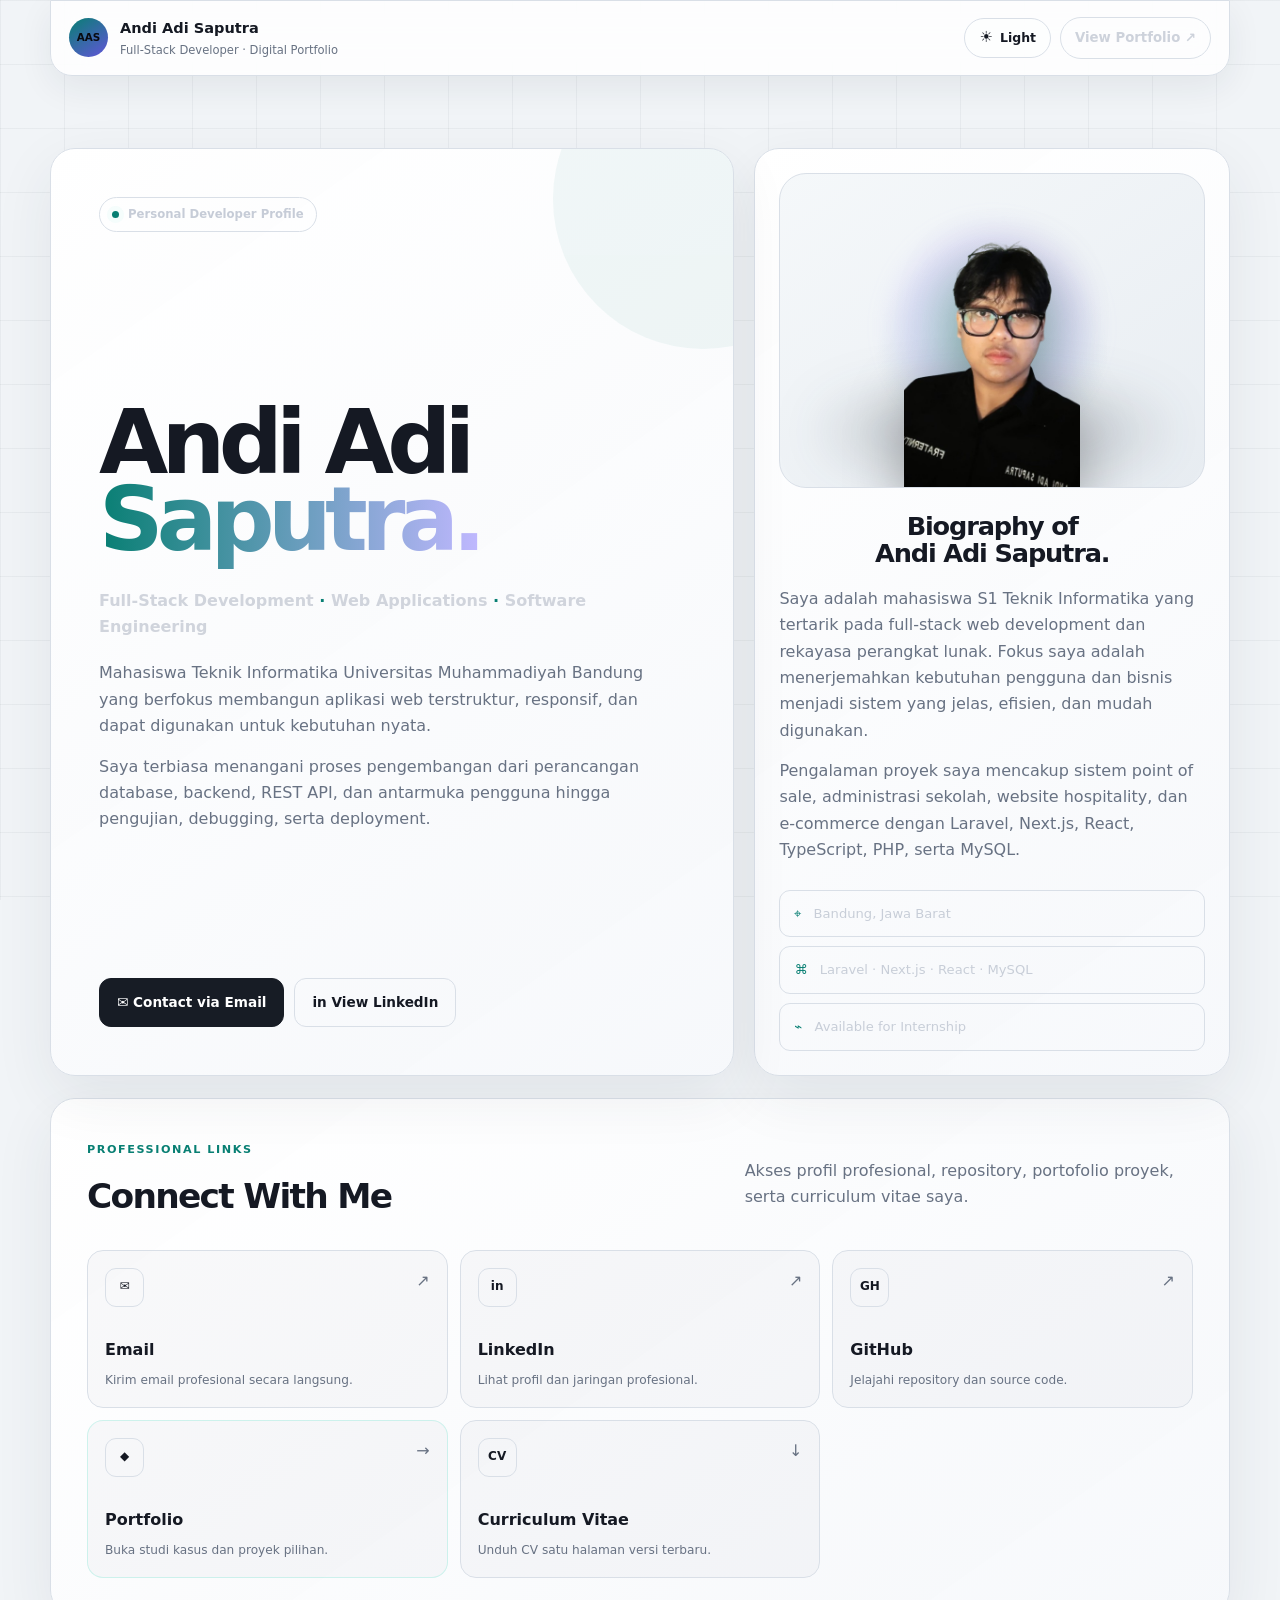
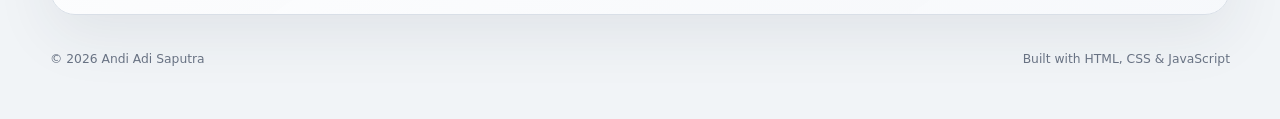
==== commit 8b6a294a: "Add files via upload" ====
--- a/index.html
+++ b/index.html
@@ -1,47 +1,47 @@
 <!doctype html>
 <html lang="id">
 <head>
-  <meta charset="utf-8">
-  <meta name="viewport" content="width=device-width,initial-scale=1">
-  <meta name="description" content="Portofolio Andi Adi Saputra, Full-Stack Developer Intern di Bandung.">
-  <meta name="theme-color" content="#07090e">
-  <title>Andi Adi Saputra — Full-Stack Developer</title>
-  <link rel="icon" href="data:image/svg+xml,<svg xmlns='http://www.w3.org/2000/svg' viewBox='0 0 64 64'><rect width='64' height='64' rx='16' fill='%2307090e'/><path d='M15 46 28 16h8l13 30h-9l-2-6H26l-2 6Zm14-13h6l-3-9Z' fill='%2376e4d7'/></svg>">
-  <style>
-    :root{--bg:#07090e;--panel:#10131a;--panel2:#151923;--text:#f3f5f7;--muted:#939aaa;--line:#252b37;--mint:#76e4d7;--violet:#9b8cff;--max:1180px}
-    *{box-sizing:border-box}html{scroll-behavior:smooth}body{margin:0;background:var(--bg);color:var(--text);font:16px/1.65 Inter,ui-sans-serif,system-ui,-apple-system,"Segoe UI",sans-serif;overflow-x:hidden}body:before{content:"";position:fixed;inset:0;z-index:-2;background:radial-gradient(circle at 82% 4%,rgba(155,140,255,.14),transparent 29%),radial-gradient(circle at 8% 30%,rgba(118,228,215,.08),transparent 25%)}
-    a{color:inherit;text-decoration:none}.wrap{width:min(calc(100% - 40px),var(--max));margin:auto}.nav{position:sticky;top:0;z-index:20;background:rgba(7,9,14,.8);backdrop-filter:blur(18px);border-bottom:1px solid rgba(255,255,255,.06)}.navin{height:74px;display:flex;align-items:center;justify-content:space-between}.brand{display:flex;align-items:center;gap:12px;font-weight:800;letter-spacing:-.03em}.brandmark{width:36px;height:36px;border-radius:50%;display:grid;place-items:center;background:linear-gradient(145deg,var(--mint),var(--violet));color:#06080c;font-size:.78rem}.navlinks{display:flex;gap:28px;align-items:center;color:var(--muted);font-size:.9rem;font-weight:650}.navlinks a:hover{color:white}.status{padding:8px 13px;border:1px solid var(--line);border-radius:99px;color:var(--mint)}.menu{display:none;background:none;border:0;color:white;font-size:1.4rem}
-    .hero{padding:78px 0 38px}.hero-grid{display:grid;grid-template-columns:1.35fr .65fr;gap:22px}.hero-main,.identity,.project,.skills-card,.edu-card,.contact{border:1px solid var(--line);background:linear-gradient(145deg,rgba(21,25,35,.92),rgba(13,16,23,.94));border-radius:24px}.hero-main{padding:56px;min-height:570px;display:flex;flex-direction:column;justify-content:space-between;position:relative;overflow:hidden}.hero-main:after{content:"";position:absolute;width:330px;height:330px;border-radius:50%;border:1px solid rgba(118,228,215,.12);right:-85px;top:-95px;box-shadow:0 0 0 48px rgba(118,228,215,.025),0 0 0 96px rgba(155,140,255,.02)}.kicker{display:inline-flex;align-items:center;gap:9px;color:var(--mint);font-size:.78rem;font-weight:800;letter-spacing:.12em;text-transform:uppercase}.kicker i{width:7px;height:7px;background:var(--mint);border-radius:50%;box-shadow:0 0 0 6px rgba(118,228,215,.09)}h1{font-size:clamp(3.5rem,7vw,7.2rem);line-height:.86;letter-spacing:-.075em;margin:34px 0 30px;max-width:850px}h1 span{display:block;color:transparent;background:linear-gradient(95deg,var(--mint),#b7aefe);background-clip:text;-webkit-background-clip:text}.intro{max-width:700px;color:var(--muted);font-size:1.08rem;margin:0}.actions{display:flex;flex-wrap:wrap;gap:11px;margin-top:35px}.btn{display:inline-flex;align-items:center;gap:9px;padding:12px 17px;border:1px solid var(--line);border-radius:12px;font-size:.9rem;font-weight:750;transition:.2s}.btn:hover{transform:translateY(-2px);border-color:#596174}.btn.primary{background:var(--text);color:#080a0f;border-color:var(--text)}
-    .identity{padding:24px;display:flex;flex-direction:column}.monogram{aspect-ratio:1;border-radius:19px;background:linear-gradient(135deg,#1b2130,#11141c);display:grid;place-items:center;position:relative;overflow:hidden}.monogram:before{content:"AAS";font-size:clamp(3.2rem,6vw,5.5rem);font-weight:900;letter-spacing:-.09em;color:transparent;-webkit-text-stroke:1px rgba(255,255,255,.26)}.monogram:after{content:"";position:absolute;width:180px;height:180px;border-radius:50%;background:var(--mint);filter:blur(90px);opacity:.2}.identity h2{font-size:1.45rem;line-height:1.1;letter-spacing:-.04em;margin:25px 0 8px}.identity>p{color:var(--muted);margin:0}.facts{display:grid;gap:9px;margin-top:auto;padding-top:26px}.fact{padding:12px 14px;border:1px solid var(--line);border-radius:11px;background:rgba(255,255,255,.02);font-size:.84rem;color:#ccd1db}.fact b{color:var(--mint);margin-right:7px}
-    .strip{display:grid;grid-template-columns:repeat(4,1fr);margin-top:22px;border:1px solid var(--line);border-radius:18px;background:var(--panel);overflow:hidden}.metric{padding:24px;border-right:1px solid var(--line)}.metric:last-child{border:0}.metric strong{display:block;font-size:1.65rem;letter-spacing:-.05em}.metric span{font-size:.8rem;color:var(--muted)}
-    section{padding:88px 0}.head{display:flex;justify-content:space-between;align-items:end;gap:40px;margin-bottom:32px}.eyebrow{color:var(--mint);font-size:.75rem;font-weight:850;letter-spacing:.14em;text-transform:uppercase}.head h2{font-size:clamp(2.2rem,4vw,4rem);line-height:1;letter-spacing:-.06em;margin:12px 0 0;max-width:700px}.head p{color:var(--muted);max-width:490px;margin:0}.projects{display:grid;grid-template-columns:repeat(12,1fr);gap:18px}.project{grid-column:span 6;padding:30px;min-height:390px;display:flex;flex-direction:column;position:relative;overflow:hidden}.project:nth-child(1),.project:nth-child(4){grid-column:span 7}.project:nth-child(2),.project:nth-child(3){grid-column:span 5}.project:before{content:"";height:3px;position:absolute;inset:0 0 auto;background:linear-gradient(90deg,var(--mint),var(--violet))}.project-top{display:flex;justify-content:space-between;gap:15px;color:var(--muted);font:700 .75rem ui-monospace,monospace}.project h3{font-size:1.65rem;letter-spacing:-.04em;margin:25px 0 5px}.role{color:var(--mint);font-size:.82rem;font-weight:750}.project p{color:var(--muted);margin:17px 0}.project ul{list-style:none;padding:0;margin:0;color:#cbd1dc;font-size:.9rem}.project li{position:relative;padding-left:17px;margin:7px 0}.project li:before{content:"↳";position:absolute;left:0;color:var(--violet)}.tags{display:flex;flex-wrap:wrap;gap:7px;margin-top:auto;padding-top:20px}.tag{padding:5px 9px;border:1px solid var(--line);border-radius:7px;color:#aeb6c5;font-size:.72rem}.links{display:flex;gap:18px;margin-top:18px;font-size:.82rem;font-weight:800}.links a:hover{color:var(--mint)}
-    .cap-grid{display:grid;grid-template-columns:1.15fr .85fr;gap:18px}.skills-card,.edu-card{padding:32px}.skills-card h3,.edu-card h3{margin:0 0 24px;font-size:1.25rem}.skill-grid{display:grid;grid-template-columns:repeat(2,1fr);gap:25px}.skill small{color:var(--violet);text-transform:uppercase;letter-spacing:.1em;font-weight:800}.skill p{margin:8px 0 0;color:#d2d7e0}.edu-top{display:flex;justify-content:space-between;gap:18px}.edu-top h4{font-size:1.18rem;margin:0}.edu-top p,.edu-card>p{color:var(--muted);margin:5px 0}.gpa{font-size:2rem;font-weight:900;color:var(--mint);letter-spacing:-.06em}.rule{border:0;border-top:1px solid var(--line);margin:25px 0}
-    .contact{padding:48px;display:grid;grid-template-columns:1.1fr .9fr;gap:50px;align-items:center;background:radial-gradient(circle at 90% 20%,rgba(155,140,255,.16),transparent 36%),var(--panel)}.contact h2{font-size:clamp(2.5rem,5vw,4.7rem);line-height:.94;letter-spacing:-.065em;margin:12px 0 18px}.contact p{color:var(--muted);margin:0}.contact-list{display:grid;gap:10px}.contact-link{display:flex;justify-content:space-between;padding:15px 17px;border:1px solid var(--line);border-radius:12px;background:rgba(255,255,255,.02);font-weight:750}.contact-link:hover{border-color:var(--mint)}footer{padding:35px 0 50px;color:var(--muted);font-size:.8rem}.foot{display:flex;justify-content:space-between;gap:20px}.reveal{opacity:0;transform:translateY(18px);transition:.65s ease}.reveal.show{opacity:1;transform:none}
-    @media(max-width:900px){.hero-grid,.cap-grid,.contact{grid-template-columns:1fr}.identity{min-height:500px}.monogram{aspect-ratio:16/9}.project,.project:nth-child(n){grid-column:span 12}.head{align-items:start;flex-direction:column}.navlinks{display:none;position:absolute;top:68px;left:20px;right:20px;flex-direction:column;align-items:stretch;background:#10131a;border:1px solid var(--line);border-radius:15px;padding:20px}.navlinks.open{display:flex}.menu{display:block}.strip{grid-template-columns:repeat(2,1fr)}.metric:nth-child(2){border-right:0}.metric:nth-child(-n+2){border-bottom:1px solid var(--line)}}
-    @media(max-width:560px){.wrap{width:min(calc(100% - 26px),var(--max))}.hero{padding-top:45px}.hero-main{padding:28px;min-height:570px}.identity{min-height:460px}section{padding:68px 0}.strip{margin-top:14px}.metric{padding:18px 12px}.metric strong{font-size:1.35rem}.metric span{font-size:.72rem}.project,.skills-card,.edu-card{padding:23px}.skill-grid{grid-template-columns:1fr}.contact{padding:27px}.actions .btn{width:100%;justify-content:center}.foot{flex-direction:column}}
-    @media(prefers-reduced-motion:reduce){html{scroll-behavior:auto}.reveal{opacity:1;transform:none;transition:none}}
-  </style>
+  <meta charset="utf-8"><meta name="viewport" content="width=device-width,initial-scale=1">
+  <meta name="description" content="Profil digital Andi Adi Saputra, mahasiswa Teknik Informatika dan Full-Stack Developer Intern.">
+  <title>Andi Adi Saputra — Digital Profile</title><link rel="stylesheet" href="styles.css"><link rel="stylesheet" href="premium.css">
 </head>
 <body>
-  <nav class="nav"><div class="wrap navin"><a class="brand" href="#top"><span class="brandmark">AAS</span><span>Andi Adi Saputra</span></a><button class="menu" aria-label="Buka navigasi">☰</button><div class="navlinks"><a href="#projects">Proyek</a><a href="#skills">Keahlian</a><a href="#education">Pendidikan</a><a href="#contact" class="status">Tersedia untuk internship</a></div></div></nav>
-  <main id="top">
-    <header class="hero"><div class="wrap"><div class="hero-grid">
-      <div class="hero-main reveal"><div><div class="kicker"><i></i>Full-Stack Developer Intern</div><h1>Merancang.<br>Membangun.<span>Menyelesaikan.</span></h1><p class="intro">Mahasiswa Teknik Informatika yang membangun aplikasi web dari perancangan database dan backend hingga antarmuka responsif, integrasi API, pengujian, dan deployment.</p></div><div class="actions"><a class="btn primary" href="#projects">Lihat karya pilihan ↓</a><a class="btn" href="mailto:saputraandiadi@gmail.com">Kirim email ↗</a><a class="btn" href="assets/Adi_Saputra_CV_Fullstack_Developer_Intern.pdf" download>Unduh CV</a></div></div>
-      <aside class="identity reveal"><div class="monogram" aria-label="Monogram Andi Adi Saputra"></div><h2>Andi Adi Saputra</h2><p>Bandung, Jawa Barat · Full-Stack Web Development</p><div class="facts"><div class="fact"><b>01</b> Laravel & PHP ecosystem</div><div class="fact"><b>02</b> Next.js, React & TypeScript</div><div class="fact"><b>03</b> Built for GitHub Pages</div></div></aside>
-    </div><div class="strip reveal"><div class="metric"><strong>4</strong><span>proyek utama</span></div><div class="metric"><strong>12+</strong><span>modul POS</span></div><div class="metric"><strong>127</strong><span>siswa dikelola SIPRES</span></div><div class="metric"><strong>3.40</strong><span>IPK saat ini</span></div></div></div></header>
+  <nav class="topbar wrap">
+    <a class="mini-profile" href="index.html"><span class="avatar">AAS</span><span><b>Andi Adi Saputra</b><small>Full-Stack Developer · Digital Portfolio</small></span></a>
+    <div class="nav-actions"><button class="theme-toggle" type="button" aria-label="Toggle color theme"><span class="theme-icon">☾</span><span class="theme-label">Dark</span></button><a class="nav-pill" href="portfolio.html">View Portfolio <span>↗</span></a></div>
+  </nav>
+  <main class="wrap">
+    <section class="profile-grid">
+      <article class="hero card reveal">
+        <span class="badge"><i></i> Personal Developer Profile</span>
+        <div>
+          <h1>Andi Adi<br><span>Saputra.</span></h1>
+          <h2>Full-Stack Development <em>·</em> Web Applications <em>·</em> Software Engineering</h2>
+          <p>Mahasiswa Teknik Informatika Universitas Muhammadiyah Bandung yang berfokus membangun aplikasi web terstruktur, responsif, dan dapat digunakan untuk kebutuhan nyata.</p>
+          <p>Saya terbiasa menangani proses pengembangan dari perancangan database, backend, REST API, dan antarmuka pengguna hingga pengujian, debugging, serta deployment.</p>
+        </div>
+        <div class="hero-actions"><a class="button primary" href="mailto:saputraandiadi@gmail.com">✉ Contact via Email</a><a class="button" href="https://www.linkedin.com/in/andi-adi-saputra-045055322/" target="_blank" rel="noopener">in View LinkedIn</a></div>
+      </article>
+      <aside class="bio card reveal">
+        <div class="photo-stage"><div class="breathing-orb" aria-hidden="true"></div><img src="assets/profile.png" alt="Foto profil Andi Adi Saputra"></div>
+        <h2>Biography of<br>Andi Adi Saputra.</h2>
+        <p>Saya adalah mahasiswa S1 Teknik Informatika yang tertarik pada full-stack web development dan rekayasa perangkat lunak. Fokus saya adalah menerjemahkan kebutuhan pengguna dan bisnis menjadi sistem yang jelas, efisien, dan mudah digunakan.</p>
+        <p>Pengalaman proyek saya mencakup sistem point of sale, administrasi sekolah, website hospitality, dan e-commerce dengan Laravel, Next.js, React, TypeScript, PHP, serta MySQL.</p>
+        <div class="bio-facts"><div>⌖ <span>Bandung, Jawa Barat</span></div><div>⌘ <span>Laravel · Next.js · React · MySQL</span></div><div>⌁ <span>Available for Internship</span></div></div>
+      </aside>
+    </section>
 
-    <section id="projects"><div class="wrap"><div class="head reveal"><div><span class="eyebrow">01 / Selected work</span><h2>Produk nyata, bukan sekadar latihan.</h2></div><p>Proyek dipilih berdasarkan cakupan teknis, konteks penggunaan, dan kontribusi yang dapat diverifikasi melalui repository.</p></div><div class="projects">
-      <article class="project reveal"><div class="project-top"><span>01 · INDIVIDUAL</span><span>JUN 2026</span></div><h3>Pika Piko Cafe</h3><div class="role">Full-Stack Developer</div><p>Sistem POS dan manajemen operasional kafe dari database hingga alur pemesanan pelanggan.</p><ul><li>12+ modul dan akses Admin, Kasir, serta Staf</li><li>QR meja, checkout, tracking pesanan, dan workflow dapur</li><li>Tunai/QRIS, invoice, serta laporan PDF</li><li>Telah didemonstrasikan kepada pihak kafe</li></ul><div class="tags"><span class="tag">Laravel</span><span class="tag">PHP</span><span class="tag">MySQL</span><span class="tag">Bootstrap</span></div><div class="links"><a href="https://github.com/Jolaaja/pikapiko-cafe" target="_blank" rel="noopener">Repository ↗</a></div></article>
-      <article class="project reveal"><div class="project-top"><span>02 · OWNER</span><span>JUN–JUL 2026</span></div><h3>The Koi</h3><div class="role">Owner & Developer</div><p>Website untuk ekosistem bisnis hospitality aktif: villa, guest house, spa, kafe, dan traditional jamu bar.</p><ul><li>Reusable component dan antarmuka responsif</li><li>Deployment, API, serta pengujian fungsional</li><li>Pengalaman digital konsisten lintas unit usaha</li></ul><div class="tags"><span class="tag">Next.js</span><span class="tag">TypeScript</span><span class="tag">React</span><span class="tag">Tailwind</span></div><div class="links"><a href="https://www.the-koi.my.id/" target="_blank" rel="noopener">Live ↗</a><a href="https://github.com/Jolaaja/thekoi" target="_blank" rel="noopener">GitHub ↗</a></div></article>
-      <article class="project reveal"><div class="project-top"><span>03 · KKN TEAM</span><span>AUG 2026</span></div><h3>SIPRES</h3><div class="role">Full-Stack Developer</div><p>Sistem presensi untuk MA GUPPI Cimasuk 1 di Desa Pamulihan, Sumedang.</p><ul><li>127 siswa, 20 guru, dan kelas X–XII</li><li>Presensi, laporan, role, ekspor PDF/Excel</li><li>Repository, Service, Form Request, Eloquent</li></ul><div class="tags"><span class="tag">Laravel</span><span class="tag">MySQL</span><span class="tag">Bootstrap</span></div><div class="links"><a href="https://github.com/Jolaaja/SIPRES" target="_blank" rel="noopener">Repository ↗</a></div></article>
-      <article class="project reveal"><div class="project-top"><span>04 · TEAM PROJECT</span><span>JUN–JUL 2026</span></div><h3>Tepi Kopi</h3><div class="role">Web Developer</div><p>E-commerce produk kopi dengan kontribusi spesifik pada antarmuka pesanan dan perbaikan usability.</p><ul><li>Detail pengiriman dan perubahan status pesanan</li><li>Perbaikan alamat yang keluar batas komponen</li><li>Placeholder autentikasi dan integrasi branch</li></ul><div class="tags"><span class="tag">Laravel</span><span class="tag">Blade</span><span class="tag">PHP</span><span class="tag">MySQL</span></div><div class="links"><a href="https://github.com/ranggapgrl/tepi_kopi" target="_blank" rel="noopener">Repository tim ↗</a></div></article>
-    </div></div></section>
-
-    <section id="skills"><div class="wrap"><div class="head reveal"><div><span class="eyebrow">02 / Capabilities</span><h2>Teknologi yang saya gunakan untuk mengirim produk.</h2></div></div><div class="cap-grid"><div class="skills-card reveal"><h3>Technical toolkit</h3><div class="skill-grid"><div class="skill"><small>Languages</small><p>PHP · JavaScript · TypeScript · HTML · CSS · SQL</p></div><div class="skill"><small>Frameworks</small><p>Laravel · Next.js · React · Flutter · Bootstrap · Tailwind CSS</p></div><div class="skill"><small>Backend & Data</small><p>MySQL · SQLite · REST API · Authentication · CRUD · Database Design</p></div><div class="skill"><small>Workflow</small><p>Git · GitHub · Postman · VS Code · Laragon · XAMPP · Android Studio</p></div></div></div><div class="edu-card reveal" id="education"><div class="edu-top"><div><h4>Universitas Muhammadiyah Bandung</h4><p>S1 Teknik Informatika · 2023–2027</p></div><div><div class="gpa">3.40</div><p>IPK</p></div></div><hr class="rule"><h3>Fokus</h3><p>Full-stack development, rekayasa perangkat lunak, basis data, pengembangan mobile, dan analisis sistem.</p><hr class="rule"><h3>Tambahan</h3><p>Microsoft Word · Microsoft Excel dasar · debugging · problem solving</p></div></div></div></section>
-
-    <section id="contact"><div class="wrap"><div class="contact reveal"><div><span class="eyebrow">03 / Contact</span><h2>Mari membangun sesuatu yang berguna.</h2><p>Terbuka untuk posisi Full-Stack Developer Intern di Bandung maupun secara remote.</p></div><div class="contact-list"><a class="contact-link" href="mailto:saputraandiadi@gmail.com"><span>Email</span><span>↗</span></a><a class="contact-link" href="https://www.linkedin.com/in/andi-adi-saputra-045055322/" target="_blank" rel="noopener"><span>LinkedIn</span><span>↗</span></a><a class="contact-link" href="https://github.com/Jolaaja" target="_blank" rel="noopener"><span>GitHub · Jolaaja</span><span>↗</span></a><a class="contact-link" href="assets/Adi_Saputra_CV_Fullstack_Developer_Intern.pdf" download><span>Curriculum Vitae</span><span>↓</span></a></div></div></div></section>
+    <section class="connect card reveal">
+      <div class="section-intro"><div><span class="overline">Professional links</span><h2>Connect With Me</h2></div><p>Akses profil profesional, repository, portofolio proyek, serta curriculum vitae saya.</p></div>
+      <div class="link-grid">
+        <a class="link-card" href="mailto:saputraandiadi@gmail.com"><span class="icon">✉</span><span class="arrow">↗</span><b>Email</b><small>Kirim email profesional secara langsung.</small></a>
+        <a class="link-card" href="https://www.linkedin.com/in/andi-adi-saputra-045055322/" target="_blank" rel="noopener"><span class="icon">in</span><span class="arrow">↗</span><b>LinkedIn</b><small>Lihat profil dan jaringan profesional.</small></a>
+        <a class="link-card" href="https://github.com/Jolaaja" target="_blank" rel="noopener"><span class="icon">GH</span><span class="arrow">↗</span><b>GitHub</b><small>Jelajahi repository dan source code.</small></a>
+        <a class="link-card featured" href="portfolio.html"><span class="icon">◆</span><span class="arrow">→</span><b>Portfolio</b><small>Buka studi kasus dan proyek pilihan.</small></a>
+        <a class="link-card" href="assets/Adi_Saputra_CV_Fullstack_Developer_Intern.pdf" download><span class="icon">CV</span><span class="arrow">↓</span><b>Curriculum Vitae</b><small>Unduh CV satu halaman versi terbaru.</small></a>
+      </div>
+    </section>
   </main>
-  <footer><div class="wrap foot"><span>© 2026 Andi Adi Saputra</span><span>Designed and coded for GitHub Pages</span></div></footer>
-  <script>const m=document.querySelector('.menu'),n=document.querySelector('.navlinks');m.onclick=()=>n.classList.toggle('open');n.querySelectorAll('a').forEach(a=>a.onclick=()=>n.classList.remove('open'));const o=new IntersectionObserver(es=>es.forEach(e=>{if(e.isIntersecting){e.target.classList.add('show');o.unobserve(e.target)}}),{threshold:.12});document.querySelectorAll('.reveal').forEach(e=>o.observe(e));</script>
-</body>
-</html>
+  <footer class="wrap"><span>© 2026 Andi Adi Saputra</span><span>Built with HTML, CSS & JavaScript</span></footer>
+  <script src="script.js"></script>
+</body></html>
--- a/styles.css
+++ b/styles.css
@@ -0,0 +1 @@
+:root{--bg:#080b10;--card:#171b22;--card2:#1d222b;--text:#f4f5f7;--muted:#9199a8;--line:#343b48;--accent:#80e7d4;--violet:#9f91ff;--max:1180px}*{box-sizing:border-box}html{scroll-behavior:smooth}body{margin:0;background:var(--bg);color:var(--text);font:16px/1.65 Inter,ui-sans-serif,system-ui,-apple-system,"Segoe UI",sans-serif}body:before{content:"";position:fixed;inset:0;z-index:-1;background:linear-gradient(rgba(255,255,255,.018) 1px,transparent 1px),linear-gradient(90deg,rgba(255,255,255,.018) 1px,transparent 1px),radial-gradient(circle at 82% 8%,rgba(159,145,255,.1),transparent 25%);background-size:64px 64px,64px 64px,auto}.wrap{width:min(calc(100% - 36px),var(--max));margin:auto}a{color:inherit;text-decoration:none}.topbar{height:76px;display:flex;justify-content:space-between;align-items:center;border:1px solid var(--line);border-radius:0 0 22px 22px;padding:0 18px;background:rgba(23,27,34,.86);backdrop-filter:blur(18px);position:sticky;top:0;z-index:20}.mini-profile{display:flex;align-items:center;gap:12px}.mini-profile span:last-child{display:flex;flex-direction:column}.mini-profile b{font-size:.91rem}.mini-profile small{color:var(--muted);font-size:.72rem}.avatar{width:39px;height:39px;border-radius:50%;display:grid;place-items:center;background:linear-gradient(145deg,var(--accent),var(--violet));color:#080b10;font-size:.65rem;font-weight:900}.nav-pill{border:1px solid var(--line);border-radius:99px;padding:9px 14px;color:#cdd2db;font-size:.83rem;font-weight:750}.nav-pill:hover{border-color:var(--accent);color:white}.card{border:1px solid var(--line);background:linear-gradient(145deg,rgba(29,34,43,.96),rgba(20,24,31,.98));border-radius:25px}.profile-grid{display:grid;grid-template-columns:1.18fr .82fr;gap:20px;margin-top:72px}.hero{padding:48px;min-height:690px;display:flex;flex-direction:column;justify-content:space-between;position:relative;overflow:hidden}.hero:after{content:"";position:absolute;width:300px;height:300px;right:-120px;top:-100px;border-radius:50%;background:var(--accent);opacity:.05;box-shadow:0 0 0 55px rgba(159,145,255,.025),0 0 0 110px rgba(128,231,212,.02)}.badge{display:inline-flex;align-items:center;gap:9px;border:1px solid var(--line);border-radius:99px;padding:7px 12px;width:max-content;color:#c6ccd7;font-size:.73rem;font-weight:750}.badge i{width:7px;height:7px;border-radius:50%;background:var(--accent);box-shadow:0 0 0 5px rgba(128,231,212,.08)}h1{font-size:clamp(4rem,7vw,7rem);line-height:.86;letter-spacing:-.075em;margin:40px 0 30px}h1 span{color:transparent;background:linear-gradient(90deg,var(--accent),#c0b8ff);background-clip:text;-webkit-background-clip:text}.hero h2{font-size:1rem;color:#d0d4dc;margin:0 0 20px}.hero h2 em{color:var(--accent);font-style:normal}.hero p,.bio p,.section-intro p,.project-hero>p,.project-body>p,.project-cta p{color:var(--muted);margin:0 0 14px}.hero-actions{display:flex;gap:10px;flex-wrap:wrap}.button{padding:12px 17px;border:1px solid var(--line);border-radius:12px;font-size:.85rem;font-weight:800}.button:hover{border-color:var(--accent)}.button.primary{background:white;color:#090b10;border-color:white}.bio{padding:24px;display:flex;flex-direction:column}.photo-wrap{height:315px;border-radius:20px;overflow:hidden;background:#0e1117;border:1px solid var(--line)}.photo-wrap img{width:100%;height:100%;object-fit:cover;object-position:center 36%;filter:saturate(.82) contrast(1.04)}.bio h2{text-align:center;font-size:1.6rem;line-height:1.05;letter-spacing:-.045em;margin:25px 0 19px}.bio-facts{display:grid;gap:9px;margin-top:auto;padding-top:12px}.bio-facts div{border:1px solid var(--line);border-radius:11px;padding:12px 14px;color:var(--accent);font-size:.82rem}.bio-facts span{color:#c8ced8;margin-left:8px}.connect{margin:22px 0 0;padding:36px}.section-intro{display:grid;grid-template-columns:1fr .72fr;gap:35px;align-items:end;margin-bottom:25px}.overline{color:var(--accent);font-size:.7rem;text-transform:uppercase;letter-spacing:.14em;font-weight:850}.section-intro h2{font-size:2.15rem;letter-spacing:-.05em;margin:7px 0 0}.link-grid{display:grid;grid-template-columns:repeat(3,1fr);gap:12px}.link-card{min-height:158px;padding:17px;border:1px solid var(--line);border-radius:16px;background:rgba(255,255,255,.025);display:grid;grid-template-columns:1fr auto;align-content:space-between;transition:.2s}.link-card:hover{transform:translateY(-3px);border-color:#687181;background:rgba(255,255,255,.045)}.link-card.featured{background:linear-gradient(145deg,rgba(128,231,212,.11),rgba(159,145,255,.08));border-color:rgba(128,231,212,.35)}.icon{width:39px;height:39px;border:1px solid var(--line);border-radius:11px;display:grid;place-items:center;font-size:.75rem;font-weight:900}.arrow{color:var(--muted)}.link-card b{grid-column:1/-1;margin-top:23px}.link-card small{grid-column:1/-1;color:var(--muted);font-size:.76rem}.projects-page{padding-top:72px}.project-hero{padding:50px 0 45px}.project-hero h1{margin:30px 0}.project-hero>p{max-width:730px;font-size:1.05rem}.stats{display:grid;grid-template-columns:repeat(4,1fr);border-block:1px solid var(--line);margin-top:38px}.stats div{padding:22px;border-right:1px solid var(--line)}.stats div:last-child{border:0}.stats strong{display:block;font-size:1.6rem;letter-spacing:-.05em}.stats small{color:var(--muted)}.project-list{display:grid;gap:17px}.project-card{display:grid;grid-template-columns:150px 1fr;padding:30px}.project-no{font-size:4rem;line-height:1;font-weight:900;color:transparent;-webkit-text-stroke:1px #596170}.project-body{max-width:800px}.project-type{color:var(--accent);font-size:.73rem;font-weight:850;text-transform:uppercase;letter-spacing:.1em}.project-body h2{font-size:2rem;letter-spacing:-.05em;margin:8px 0}.project-body ul{padding-left:19px;color:#cbd1db}.project-body li{margin:5px 0}.stack{display:flex;gap:7px;flex-wrap:wrap;margin:20px 0}.stack span{border:1px solid var(--line);border-radius:7px;padding:5px 9px;color:#adb5c3;font-size:.72rem}.text-link{font-size:.83rem;font-weight:850}.text-link:hover{color:var(--accent)}.dual-links{display:flex;gap:20px}.project-cta{margin-top:18px;padding:38px;display:flex;justify-content:space-between;align-items:center;gap:30px}.project-cta h2{font-size:2rem;margin:7px 0}.project-cta p{margin:0}footer{padding:34px 0 50px;color:var(--muted);font-size:.77rem;display:flex;justify-content:space-between}.reveal{opacity:0;transform:translateY(16px);transition:.6s ease}.reveal.show{opacity:1;transform:none}@media(max-width:860px){.profile-grid{grid-template-columns:1fr;margin-top:35px}.hero{min-height:650px}.bio{min-height:670px}.section-intro{grid-template-columns:1fr}.link-grid{grid-template-columns:repeat(2,1fr)}.project-card{grid-template-columns:90px 1fr}.project-no{font-size:2.7rem}}@media(max-width:550px){.wrap{width:min(calc(100% - 24px),var(--max))}.topbar{height:68px}.mini-profile small{display:none}.nav-pill{font-size:.75rem}.profile-grid{gap:12px}.hero{padding:27px;min-height:650px}.bio{padding:18px}.photo-wrap{height:330px}.connect{padding:24px}.link-grid{grid-template-columns:1fr}.project-hero{padding-top:35px}.stats{grid-template-columns:repeat(2,1fr)}.stats div:nth-child(2){border-right:0}.stats div:nth-child(-n+2){border-bottom:1px solid var(--line)}.project-card{grid-template-columns:1fr;padding:23px}.project-no{margin-bottom:18px}.project-cta{align-items:flex-start;flex-direction:column}footer{flex-direction:column;gap:5px}}@media(prefers-reduced-motion:reduce){.reveal{opacity:1;transform:none;transition:none}}
--- a/premium.css
+++ b/premium.css
@@ -0,0 +1,22 @@
+:root{color-scheme:dark}
+[data-theme="light"]{--bg:#f1f4f7;--card:#ffffff;--card2:#f7f9fb;--text:#151923;--muted:#687283;--line:#d9dfe7;--accent:#087f73;--violet:#6255d8;color-scheme:light}
+.nav-actions{display:flex;align-items:center;gap:9px}
+.theme-toggle{height:40px;padding:0 14px;border:1px solid var(--line);border-radius:999px;background:rgba(255,255,255,.035);color:var(--text);display:inline-flex;align-items:center;gap:7px;font:inherit;font-size:.78rem;font-weight:750;cursor:pointer;transition:transform .25s ease,border-color .25s ease,background .25s ease}
+.theme-toggle:hover{transform:translateY(-2px);border-color:var(--accent);background:rgba(128,231,212,.08)}
+.theme-icon{font-size:.95rem;line-height:1}
+.photo-stage{height:315px;border:1px solid var(--line);border-radius:27px;position:relative;overflow:hidden;background:radial-gradient(circle at 50% 57%,rgba(128,231,212,.18),transparent 41%),linear-gradient(145deg,#222833,#10141b);isolation:isolate}
+.photo-stage:after{content:"";position:absolute;inset:auto 10% 5% 10%;height:25%;border-radius:50%;background:rgba(0,0,0,.4);filter:blur(28px);z-index:0}
+.photo-stage img{position:relative;z-index:2;width:100%;height:100%;object-fit:contain;object-position:center bottom;filter:drop-shadow(0 20px 28px rgba(0,0,0,.32));transition:transform .55s cubic-bezier(.2,.8,.2,1)}
+.photo-stage:hover img{transform:scale(1.025) translateY(-2px)}
+.breathing-orb{position:absolute;z-index:0;width:230px;height:230px;left:calc(50% - 115px);top:38px;border-radius:50%;background:radial-gradient(circle,rgba(128,231,212,.44),rgba(159,145,255,.2) 48%,transparent 70%);filter:blur(9px);animation:breathe 4.4s ease-in-out infinite}
+@keyframes breathe{0%,100%{transform:scale(.86);opacity:.38}50%{transform:scale(1.13);opacity:.84}}
+[data-theme="light"] body:before{background-image:linear-gradient(rgba(19,31,46,.045) 1px,transparent 1px),linear-gradient(90deg,rgba(19,31,46,.045) 1px,transparent 1px)}
+[data-theme="light"] .topbar{background:rgba(255,255,255,.83);box-shadow:0 12px 35px rgba(28,38,53,.07)}
+[data-theme="light"] .card{background:linear-gradient(145deg,rgba(255,255,255,.98),rgba(246,248,251,.97));box-shadow:0 20px 60px rgba(35,47,64,.08)}
+[data-theme="light"] .link-card{background:rgba(20,30,45,.025)}
+[data-theme="light"] .link-card:hover{background:rgba(8,127,115,.065)}
+[data-theme="light"] .button.primary{background:#171c25;color:#fff;border-color:#171c25}
+[data-theme="light"] .photo-stage{background:radial-gradient(circle at 50% 57%,rgba(8,127,115,.16),transparent 42%),linear-gradient(145deg,#f5f8fa,#e8edf2)}
+[data-theme="light"] .photo-stage:after{background:rgba(36,45,58,.16)}
+@media(max-width:550px){.theme-label{display:none}.theme-toggle{width:40px;padding:0;justify-content:center}.nav-actions{gap:6px}.photo-stage{height:330px}}
+@media(prefers-reduced-motion:reduce){.breathing-orb{animation:none}.photo-stage img,.theme-toggle{transition:none}}
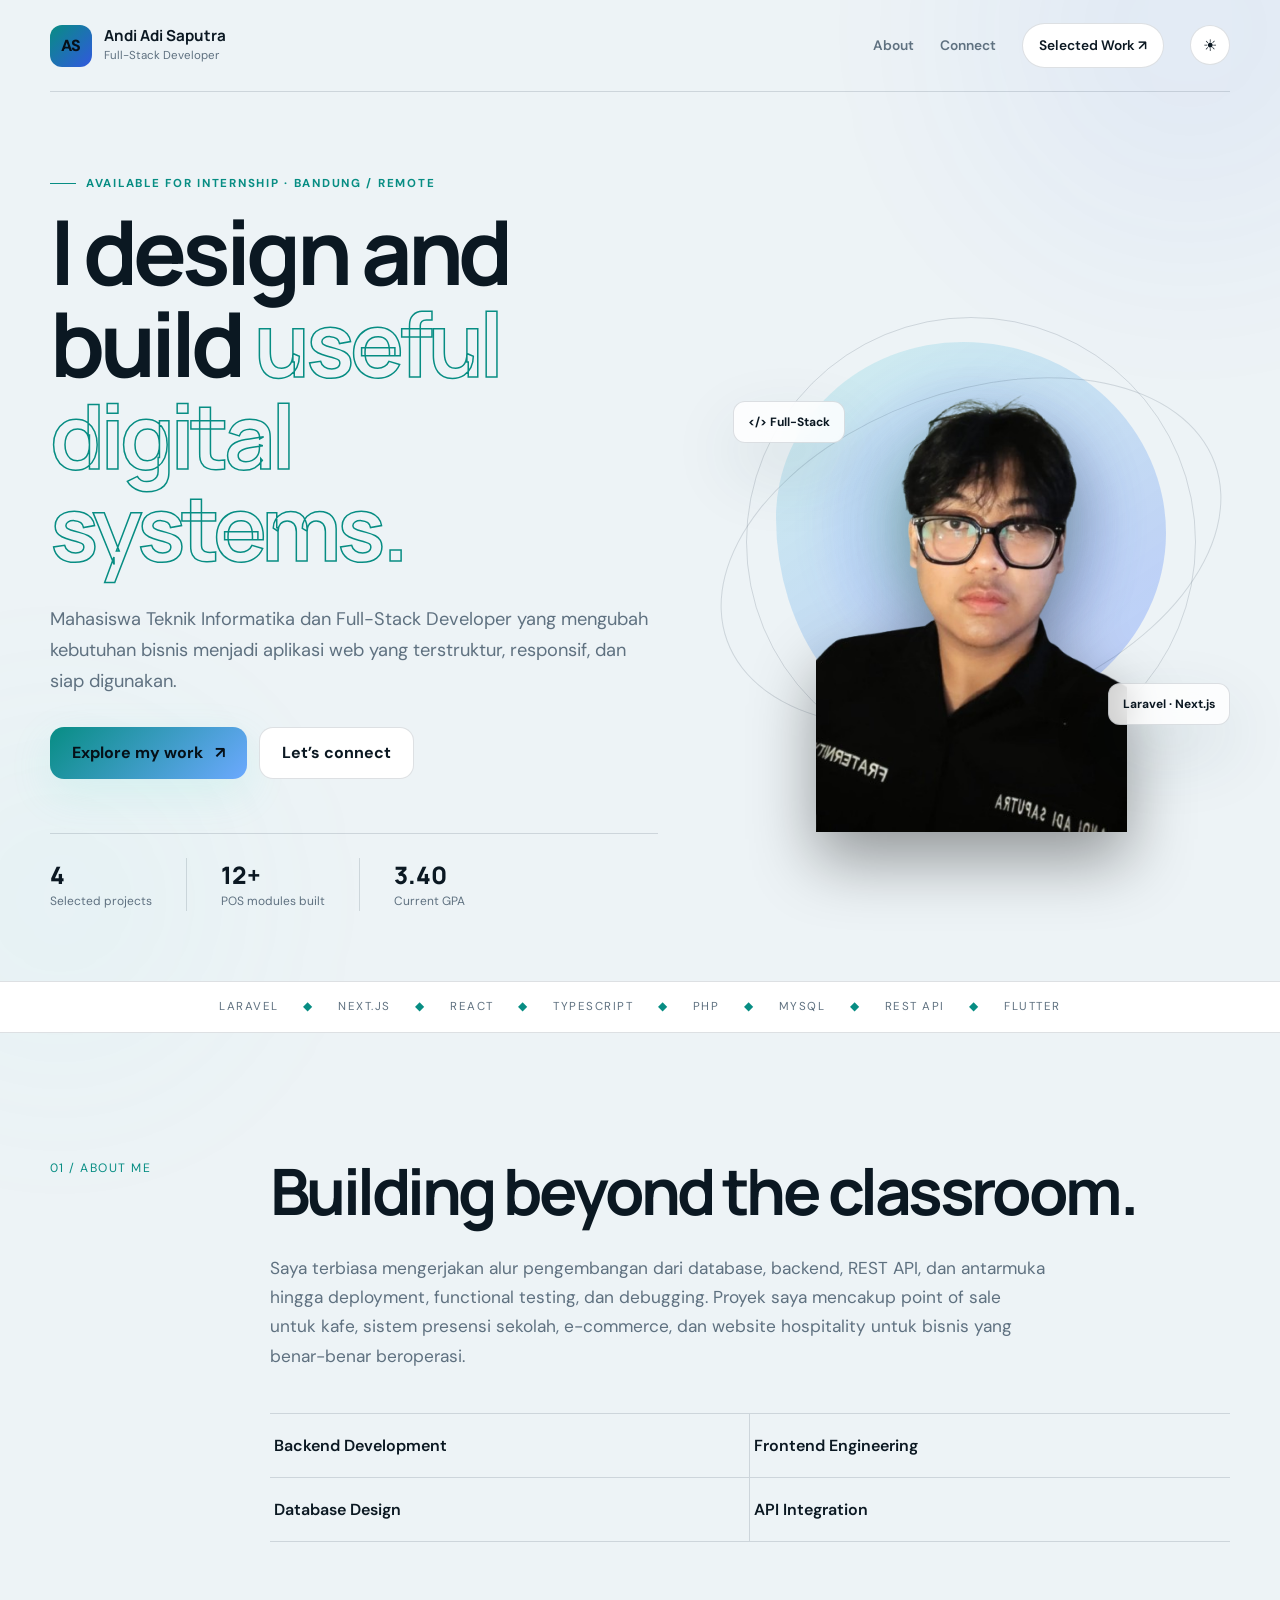
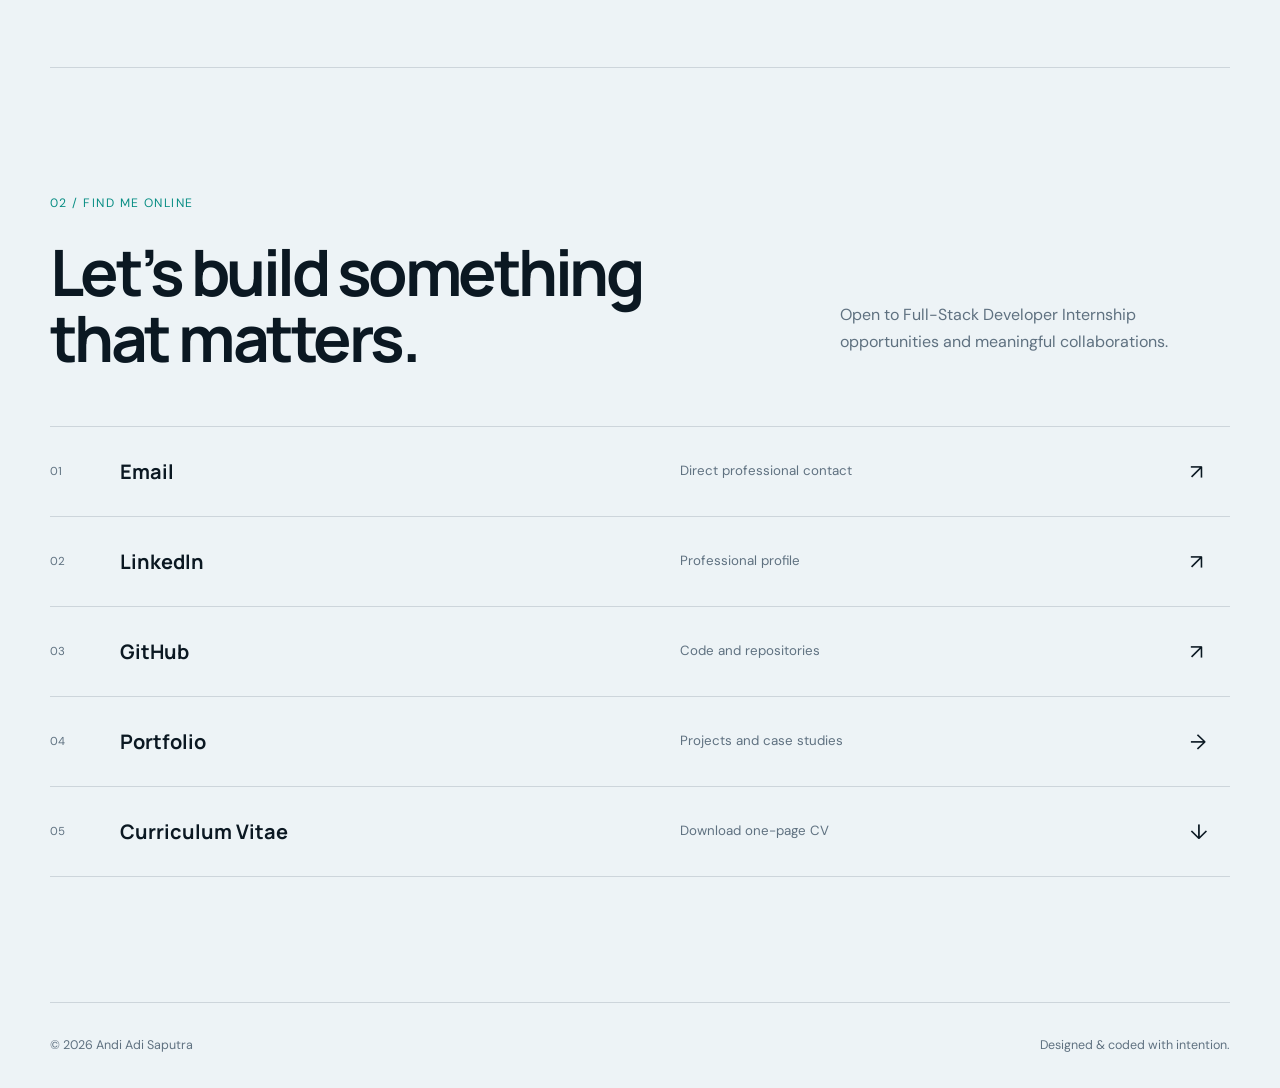
==== commit 281cef4e: "Add files via upload" ====
--- a/index.html
+++ b/index.html
@@ -1,47 +1,17 @@
 <!doctype html>
-<html lang="id">
-<head>
-  <meta charset="utf-8"><meta name="viewport" content="width=device-width,initial-scale=1">
-  <meta name="description" content="Profil digital Andi Adi Saputra, mahasiswa Teknik Informatika dan Full-Stack Developer Intern.">
-  <title>Andi Adi Saputra — Digital Profile</title><link rel="stylesheet" href="styles.css"><link rel="stylesheet" href="premium.css">
-</head>
+<html lang="id" data-theme="dark">
+<head><meta charset="utf-8"><meta name="viewport" content="width=device-width,initial-scale=1"><meta name="description" content="Portfolio Andi Adi Saputra, Informatics student and Full-Stack Developer Intern based in Bandung."><title>Andi Adi Saputra — Full-Stack Developer</title><link rel="stylesheet" href="design.css"></head>
 <body>
-  <nav class="topbar wrap">
-    <a class="mini-profile" href="index.html"><span class="avatar">AAS</span><span><b>Andi Adi Saputra</b><small>Full-Stack Developer · Digital Portfolio</small></span></a>
-    <div class="nav-actions"><button class="theme-toggle" type="button" aria-label="Toggle color theme"><span class="theme-icon">☾</span><span class="theme-label">Dark</span></button><a class="nav-pill" href="portfolio.html">View Portfolio <span>↗</span></a></div>
-  </nav>
-  <main class="wrap">
-    <section class="profile-grid">
-      <article class="hero card reveal">
-        <span class="badge"><i></i> Personal Developer Profile</span>
-        <div>
-          <h1>Andi Adi<br><span>Saputra.</span></h1>
-          <h2>Full-Stack Development <em>·</em> Web Applications <em>·</em> Software Engineering</h2>
-          <p>Mahasiswa Teknik Informatika Universitas Muhammadiyah Bandung yang berfokus membangun aplikasi web terstruktur, responsif, dan dapat digunakan untuk kebutuhan nyata.</p>
-          <p>Saya terbiasa menangani proses pengembangan dari perancangan database, backend, REST API, dan antarmuka pengguna hingga pengujian, debugging, serta deployment.</p>
-        </div>
-        <div class="hero-actions"><a class="button primary" href="mailto:saputraandiadi@gmail.com">✉ Contact via Email</a><a class="button" href="https://www.linkedin.com/in/andi-adi-saputra-045055322/" target="_blank" rel="noopener">in View LinkedIn</a></div>
-      </article>
-      <aside class="bio card reveal">
-        <div class="photo-stage"><div class="breathing-orb" aria-hidden="true"></div><img src="assets/profile.png" alt="Foto profil Andi Adi Saputra"></div>
-        <h2>Biography of<br>Andi Adi Saputra.</h2>
-        <p>Saya adalah mahasiswa S1 Teknik Informatika yang tertarik pada full-stack web development dan rekayasa perangkat lunak. Fokus saya adalah menerjemahkan kebutuhan pengguna dan bisnis menjadi sistem yang jelas, efisien, dan mudah digunakan.</p>
-        <p>Pengalaman proyek saya mencakup sistem point of sale, administrasi sekolah, website hospitality, dan e-commerce dengan Laravel, Next.js, React, TypeScript, PHP, serta MySQL.</p>
-        <div class="bio-facts"><div>⌖ <span>Bandung, Jawa Barat</span></div><div>⌘ <span>Laravel · Next.js · React · MySQL</span></div><div>⌁ <span>Available for Internship</span></div></div>
-      </aside>
+  <div class="ambient ambient-one"></div><div class="ambient ambient-two"></div>
+  <header class="site-header shell"><a class="identity" href="index.html" aria-label="Home"><span class="identity-mark">AS</span><span><b>Andi Adi Saputra</b><small>Full-Stack Developer</small></span></a><nav><a href="#about">About</a><a href="#connect">Connect</a><a class="nav-cta" href="portfolio.html">Selected Work <span>↗</span></a><button class="theme-toggle" type="button" aria-label="Toggle color theme"><span class="theme-icon">☾</span></button></nav></header>
+  <main>
+    <section class="hero shell">
+      <div class="hero-copy reveal"><p class="eyebrow"><span></span> Available for Internship · Bandung / Remote</p><h1>I design and build <em>useful digital systems.</em></h1><p class="hero-lead">Mahasiswa Teknik Informatika dan Full-Stack Developer yang mengubah kebutuhan bisnis menjadi aplikasi web yang terstruktur, responsif, dan siap digunakan.</p><div class="hero-actions"><a class="button primary" href="portfolio.html">Explore my work <span>↗</span></a><a class="button ghost" href="mailto:saputraandiadi@gmail.com">Let’s connect</a></div><div class="quick-proof"><div><strong>4</strong><span>Selected projects</span></div><div><strong>12+</strong><span>POS modules built</span></div><div><strong>3.40</strong><span>Current GPA</span></div></div></div>
+      <div class="portrait-wrap reveal"><div class="portrait-halo"></div><div class="orbit orbit-a"></div><div class="orbit orbit-b"></div><img src="assets/profile.png" alt="Andi Adi Saputra"><div class="floating-tag tag-code">&lt;/&gt; Full-Stack</div><div class="floating-tag tag-stack">Laravel · Next.js</div></div>
     </section>
-
-    <section class="connect card reveal">
-      <div class="section-intro"><div><span class="overline">Professional links</span><h2>Connect With Me</h2></div><p>Akses profil profesional, repository, portofolio proyek, serta curriculum vitae saya.</p></div>
-      <div class="link-grid">
-        <a class="link-card" href="mailto:saputraandiadi@gmail.com"><span class="icon">✉</span><span class="arrow">↗</span><b>Email</b><small>Kirim email profesional secara langsung.</small></a>
-        <a class="link-card" href="https://www.linkedin.com/in/andi-adi-saputra-045055322/" target="_blank" rel="noopener"><span class="icon">in</span><span class="arrow">↗</span><b>LinkedIn</b><small>Lihat profil dan jaringan profesional.</small></a>
-        <a class="link-card" href="https://github.com/Jolaaja" target="_blank" rel="noopener"><span class="icon">GH</span><span class="arrow">↗</span><b>GitHub</b><small>Jelajahi repository dan source code.</small></a>
-        <a class="link-card featured" href="portfolio.html"><span class="icon">◆</span><span class="arrow">→</span><b>Portfolio</b><small>Buka studi kasus dan proyek pilihan.</small></a>
-        <a class="link-card" href="assets/Adi_Saputra_CV_Fullstack_Developer_Intern.pdf" download><span class="icon">CV</span><span class="arrow">↓</span><b>Curriculum Vitae</b><small>Unduh CV satu halaman versi terbaru.</small></a>
-      </div>
-    </section>
+    <section class="ticker" aria-label="Technology stack"><div>Laravel <i>◆</i> Next.js <i>◆</i> React <i>◆</i> TypeScript <i>◆</i> PHP <i>◆</i> MySQL <i>◆</i> REST API <i>◆</i> Flutter</div></section>
+    <section class="about shell reveal" id="about"><div class="section-label">01 / About me</div><div class="about-copy"><h2>Building beyond the classroom.</h2><p>Saya terbiasa mengerjakan alur pengembangan dari database, backend, REST API, dan antarmuka hingga deployment, functional testing, dan debugging. Proyek saya mencakup point of sale untuk kafe, sistem presensi sekolah, e-commerce, dan website hospitality untuk bisnis yang benar-benar beroperasi.</p><div class="skill-lines"><span>Backend Development</span><span>Frontend Engineering</span><span>Database Design</span><span>API Integration</span></div></div></section>
+    <section class="connect shell reveal" id="connect"><div class="section-label">02 / Find me online</div><div class="connect-head"><h2>Let’s build something<br>that matters.</h2><p>Open to Full-Stack Developer Internship opportunities and meaningful collaborations.</p></div><div class="link-list"><a href="mailto:saputraandiadi@gmail.com"><span class="link-index">01</span><strong>Email</strong><small>Direct professional contact</small><i>↗</i></a><a href="https://www.linkedin.com/in/andi-adi-saputra-045055322/" target="_blank" rel="noopener"><span class="link-index">02</span><strong>LinkedIn</strong><small>Professional profile</small><i>↗</i></a><a href="https://github.com/Jolaaja" target="_blank" rel="noopener"><span class="link-index">03</span><strong>GitHub</strong><small>Code and repositories</small><i>↗</i></a><a href="portfolio.html"><span class="link-index">04</span><strong>Portfolio</strong><small>Projects and case studies</small><i>→</i></a><a href="assets/Adi_Saputra_CV_Fullstack_Developer_Intern.pdf" download><span class="link-index">05</span><strong>Curriculum Vitae</strong><small>Download one-page CV</small><i>↓</i></a></div></section>
   </main>
-  <footer class="wrap"><span>© 2026 Andi Adi Saputra</span><span>Built with HTML, CSS & JavaScript</span></footer>
-  <script src="script.js"></script>
+  <footer class="shell"><span>© 2026 Andi Adi Saputra</span><span>Designed & coded with intention.</span></footer><script src="script.js"></script>
 </body></html>
--- a/design.css
+++ b/design.css
@@ -0,0 +1,18 @@
+@import url('https://fonts.googleapis.com/css2?family=DM+Sans:wght@400;500;600;700&family=Manrope:wght@500;600;700;800&display=swap');
+:root{--bg:#071019;--surface:#0d1924;--surface2:#122231;--text:#f4f8fb;--muted:#92a4b4;--line:rgba(192,220,238,.16);--cyan:#5de1d2;--blue:#5577ff;--glow:rgba(63,121,255,.23);--shadow:0 28px 80px rgba(0,0,0,.3);color-scheme:dark}
+[data-theme="light"]{--bg:#edf3f6;--surface:#ffffff;--surface2:#e4edf2;--text:#0b1822;--muted:#5f7180;--line:rgba(16,41,58,.14);--cyan:#078d83;--blue:#3158df;--glow:rgba(49,88,223,.13);--shadow:0 28px 70px rgba(33,67,86,.12);color-scheme:light}
+*{box-sizing:border-box}html{scroll-behavior:smooth}body{margin:0;background:var(--bg);color:var(--text);font:16px/1.7 'DM Sans',sans-serif;overflow-x:hidden;transition:background .3s,color .3s}a{color:inherit;text-decoration:none}button{font:inherit}.shell{width:min(1180px,calc(100% - 48px));margin-inline:auto}.ambient{position:fixed;z-index:-1;border-radius:50%;filter:blur(120px);pointer-events:none;opacity:.48}.ambient-one{width:420px;height:420px;background:var(--glow);top:-180px;right:-120px}.ambient-two{width:340px;height:340px;background:rgba(93,225,210,.11);bottom:-170px;left:-110px}
+.site-header{height:92px;display:flex;align-items:center;justify-content:space-between;border-bottom:1px solid var(--line);position:relative;z-index:20}.identity{display:flex;align-items:center;gap:12px}.identity-mark{width:42px;height:42px;border-radius:12px;background:linear-gradient(135deg,var(--cyan),var(--blue));display:grid;place-items:center;color:#071019;font-weight:800;letter-spacing:-.04em}.identity b,.identity small{display:block}.identity b{font:700 .95rem 'Manrope',sans-serif}.identity small{color:var(--muted);font-size:.72rem}.site-header nav{display:flex;align-items:center;gap:26px}.site-header nav>a{font-size:.86rem;color:var(--muted);font-weight:600;transition:.2s}.site-header nav>a:hover{color:var(--text)}.site-header .nav-cta{color:var(--text);padding:10px 16px;border:1px solid var(--line);border-radius:999px;background:var(--surface)}.theme-toggle{width:40px;height:40px;border:1px solid var(--line);border-radius:50%;background:var(--surface);color:var(--text);cursor:pointer;transition:.25s}.theme-toggle:hover{transform:rotate(12deg);border-color:var(--cyan)}
+.hero{min-height:720px;display:grid;grid-template-columns:1.08fr .92fr;align-items:center;gap:55px;padding-block:70px}.eyebrow{text-transform:uppercase;letter-spacing:.15em;font-size:.72rem;font-weight:700;color:var(--cyan);display:flex;align-items:center;gap:10px}.eyebrow span{width:26px;height:1px;background:var(--cyan)}h1,h2{font-family:'Manrope',sans-serif;letter-spacing:-.055em;margin:0;line-height:1.03}.hero h1{font-size:clamp(3.8rem,7vw,6.9rem);max-width:790px}.hero h1 em,.work-intro h1 em{font-style:normal;color:transparent;-webkit-text-stroke:1.5px var(--cyan)}.hero-lead{font-size:1.14rem;color:var(--muted);max-width:640px;margin:30px 0}.hero-actions{display:flex;gap:12px}.button{min-height:52px;padding:0 22px;border:1px solid var(--line);border-radius:14px;display:inline-flex;align-items:center;gap:12px;font-weight:700;transition:.25s}.button:hover{transform:translateY(-3px)}.button.primary{background:linear-gradient(135deg,var(--cyan),#6ca9ff);color:#061018;border:0;box-shadow:0 14px 40px rgba(93,225,210,.15)}.button.ghost{background:var(--surface)}.quick-proof{display:flex;gap:0;margin-top:54px;border-top:1px solid var(--line);padding-top:24px}.quick-proof div{padding-right:34px;margin-right:34px;border-right:1px solid var(--line)}.quick-proof div:last-child{border:0}.quick-proof strong,.quick-proof span{display:block}.quick-proof strong{font:800 1.5rem 'Manrope',sans-serif}.quick-proof span{font-size:.75rem;color:var(--muted)}
+.portrait-wrap{height:590px;position:relative;display:flex;align-items:flex-end;justify-content:center;isolation:isolate}.portrait-wrap:before{content:"";position:absolute;width:390px;height:390px;left:50%;top:50%;transform:translate(-50%,-50%);border-radius:48% 52% 58% 42%/45% 49% 51% 55%;background:linear-gradient(145deg,rgba(93,225,210,.2),rgba(85,119,255,.34));animation:morph 9s ease-in-out infinite;z-index:-2}.portrait-halo{position:absolute;width:330px;height:330px;left:50%;top:48%;transform:translate(-50%,-50%);border-radius:50%;background:radial-gradient(circle,rgba(93,225,210,.35),rgba(85,119,255,.11) 52%,transparent 72%);filter:blur(10px);animation:breathe 4.6s ease-in-out infinite;z-index:-1}.portrait-wrap img{height:94%;max-width:100%;object-fit:contain;object-position:center bottom;filter:drop-shadow(0 28px 32px rgba(0,0,0,.38));z-index:2}.orbit{position:absolute;border:1px solid var(--line);border-radius:50%;z-index:-1}.orbit-a{width:450px;height:450px;top:75px;animation:spin 20s linear infinite}.orbit-b{width:520px;height:320px;top:150px;transform:rotate(-20deg);animation:pulse 7s ease-in-out infinite}.floating-tag{position:absolute;z-index:4;padding:10px 14px;border:1px solid var(--line);border-radius:12px;background:color-mix(in srgb,var(--surface) 82%,transparent);backdrop-filter:blur(14px);font-size:.75rem;font-weight:700;box-shadow:var(--shadow)}.tag-code{left:4%;top:27%}.tag-stack{right:0;bottom:18%}
+.ticker{border-block:1px solid var(--line);overflow:hidden;background:var(--surface)}.ticker div{white-space:nowrap;padding:15px;text-align:center;text-transform:uppercase;letter-spacing:.13em;color:var(--muted);font-size:.72rem}.ticker i{font-style:normal;color:var(--cyan);margin:0 20px}
+.about{padding-block:125px;display:grid;grid-template-columns:220px 1fr;border-bottom:1px solid var(--line)}.section-label{font-size:.76rem;color:var(--cyan);text-transform:uppercase;letter-spacing:.12em}.about-copy h2,.connect h2{font-size:clamp(2.7rem,5vw,5rem)}.about-copy>p{color:var(--muted);font-size:1.08rem;max-width:780px;margin:30px 0 42px}.skill-lines{display:grid;grid-template-columns:repeat(2,1fr);border-top:1px solid var(--line)}.skill-lines span{padding:18px 4px;border-bottom:1px solid var(--line);font-weight:600}.skill-lines span:nth-child(odd){border-right:1px solid var(--line)}
+.connect{padding-block:125px}.connect-head{display:flex;justify-content:space-between;align-items:flex-end;margin:25px 0 55px}.connect-head p{max-width:390px;color:var(--muted)}.link-list{border-top:1px solid var(--line)}.link-list a{display:grid;grid-template-columns:70px 1.1fr 1fr 40px;align-items:center;min-height:90px;border-bottom:1px solid var(--line);transition:.25s}.link-list a:hover{padding-inline:16px;background:var(--surface);color:var(--cyan)}.link-index{color:var(--muted);font-size:.72rem}.link-list strong{font:700 1.25rem 'Manrope',sans-serif}.link-list small{color:var(--muted)}.link-list i{font-style:normal;font-size:1.3rem}
+footer{padding-block:32px;border-top:1px solid var(--line);display:flex;justify-content:space-between;color:var(--muted);font-size:.78rem}
+.work-main{padding-top:30px}.work-intro{padding:90px 0 110px}.work-intro h1{font-size:clamp(3.5rem,7.5vw,7.5rem);max-width:970px}.work-intro>p:not(.eyebrow){max-width:680px;color:var(--muted);font-size:1.12rem;margin:30px 0}.work-stats{display:flex;gap:36px;margin-top:45px}.work-stats span{color:var(--muted);font-size:.82rem}.work-stats b{color:var(--text);font:800 1.4rem 'Manrope';margin-right:7px}
+.projects{display:flex;flex-direction:column;gap:110px;padding-bottom:130px}.showcase{display:grid;grid-template-columns:1.15fr .85fr;gap:60px;align-items:center}.showcase.reverse .project-visual{order:2}.showcase.reverse .project-info{order:1}.project-visual{position:relative;background:linear-gradient(145deg,var(--surface),var(--surface2));padding:14px;border-radius:28px;box-shadow:var(--shadow);overflow:hidden}.project-visual:before{content:"";display:block;height:22px;margin-bottom:10px;border-radius:10px;background:radial-gradient(circle at 12px 50%,#ff6b6b 0 3px,transparent 4px),radial-gradient(circle at 26px 50%,#ffd166 0 3px,transparent 4px),radial-gradient(circle at 40px 50%,#66d19e 0 3px,transparent 4px)}.project-visual img{display:block;width:100%;aspect-ratio:16/10;object-fit:cover;object-position:top;border-radius:17px;transition:transform .65s cubic-bezier(.2,.8,.2,1)}.project-visual:hover img{transform:scale(1.025)}.visual-label{position:absolute;right:26px;bottom:26px;padding:8px 12px;border-radius:999px;background:rgba(7,16,25,.82);backdrop-filter:blur(12px);color:white;font-size:.7rem;font-weight:700;letter-spacing:.07em;text-transform:uppercase}.project-number{font-size:.72rem;color:var(--cyan);text-transform:uppercase;letter-spacing:.13em}.project-info h2{font-size:clamp(2.7rem,5vw,4.5rem);margin:12px 0 22px}.project-summary{color:var(--muted);font-size:1.04rem}.project-info ul{padding-left:20px;margin:24px 0;color:var(--muted)}.project-info li{margin-bottom:7px}.project-info li::marker{color:var(--cyan)}.chips{display:flex;gap:7px;flex-wrap:wrap;margin:28px 0}.chips span{padding:6px 10px;border:1px solid var(--line);border-radius:999px;font-size:.7rem;color:var(--muted)}.project-link{display:inline-block;padding-bottom:4px;border-bottom:1px solid var(--cyan);color:var(--cyan);font-weight:700;font-size:.88rem}.project-links{display:flex;gap:22px}.project-link.muted{color:var(--muted);border-color:var(--muted)}.work-cta{margin-bottom:110px;padding:75px;border-radius:34px;background:linear-gradient(135deg,var(--surface),var(--surface2));position:relative;overflow:hidden}.work-cta:after{content:"";position:absolute;width:280px;height:280px;border-radius:50%;background:var(--glow);filter:blur(55px);right:-80px;top:-90px}.work-cta p{color:var(--cyan);font-size:.78rem;text-transform:uppercase;letter-spacing:.12em}.work-cta h2{font-size:clamp(2.4rem,5vw,4.6rem);max-width:790px;margin:15px 0 35px}.work-cta .button{position:relative;z-index:2}
+.reveal{opacity:0;transform:translateY(26px);transition:opacity .75s ease,transform .75s ease}.reveal.show{opacity:1;transform:none}
+@keyframes breathe{0%,100%{transform:translate(-50%,-50%) scale(.88);opacity:.45}50%{transform:translate(-50%,-50%) scale(1.14);opacity:.9}}@keyframes spin{to{transform:rotate(360deg)}}@keyframes pulse{0%,100%{opacity:.35;transform:rotate(-20deg) scale(.94)}50%{opacity:.9;transform:rotate(-15deg) scale(1.04)}}@keyframes morph{0%,100%{border-radius:48% 52% 58% 42%/45% 49% 51% 55%}50%{border-radius:58% 42% 43% 57%/56% 42% 58% 44%}}
+@media(max-width:900px){.site-header nav>a:not(.nav-cta){display:none}.hero{grid-template-columns:1fr;padding-top:50px}.portrait-wrap{height:520px;grid-row:1}.hero-copy{text-align:left}.about{grid-template-columns:1fr;gap:30px}.showcase,.showcase.reverse{grid-template-columns:1fr;gap:35px}.showcase.reverse .project-visual,.showcase.reverse .project-info{order:initial}.connect-head{display:block}.connect-head p{margin-top:25px}.work-cta{padding:48px}.tag-code{left:10%}.tag-stack{right:6%}}
+@media(max-width:600px){.shell{width:min(100% - 28px,1180px)}.site-header{height:74px}.identity small{display:none}.site-header nav{gap:8px}.nav-cta{font-size:.72rem}.hero{min-height:auto;gap:15px;padding-block:35px 60px}.portrait-wrap{height:390px}.portrait-wrap:before{width:280px;height:280px}.portrait-halo{width:240px;height:240px}.orbit-a{width:310px;height:310px}.orbit-b{width:340px;height:210px}.floating-tag{font-size:.62rem}.hero h1{font-size:3.25rem}.hero-lead{font-size:1rem}.hero-actions{flex-direction:column}.button{justify-content:center}.quick-proof{justify-content:space-between}.quick-proof div{padding-right:12px;margin-right:12px}.quick-proof span{font-size:.65rem}.ticker div{text-align:left}.about,.connect{padding-block:80px}.skill-lines{grid-template-columns:1fr}.skill-lines span:nth-child(odd){border-right:0}.link-list a{grid-template-columns:42px 1fr 24px;padding:16px 0}.link-list small{display:none}.work-intro{padding:60px 0 80px}.work-intro h1{font-size:3.25rem}.work-stats{gap:15px;flex-wrap:wrap}.projects{gap:75px}.project-visual{padding:9px;border-radius:20px}.project-visual img{border-radius:12px}.project-info h2{font-size:2.8rem}.work-cta{padding:34px 24px;border-radius:24px}.work-cta h2{font-size:2.35rem}footer{flex-direction:column;gap:5px}}
+@media(prefers-reduced-motion:reduce){*{scroll-behavior:auto!important}.reveal{opacity:1;transform:none;transition:none}.portrait-halo,.orbit,.portrait-wrap:before{animation:none}}
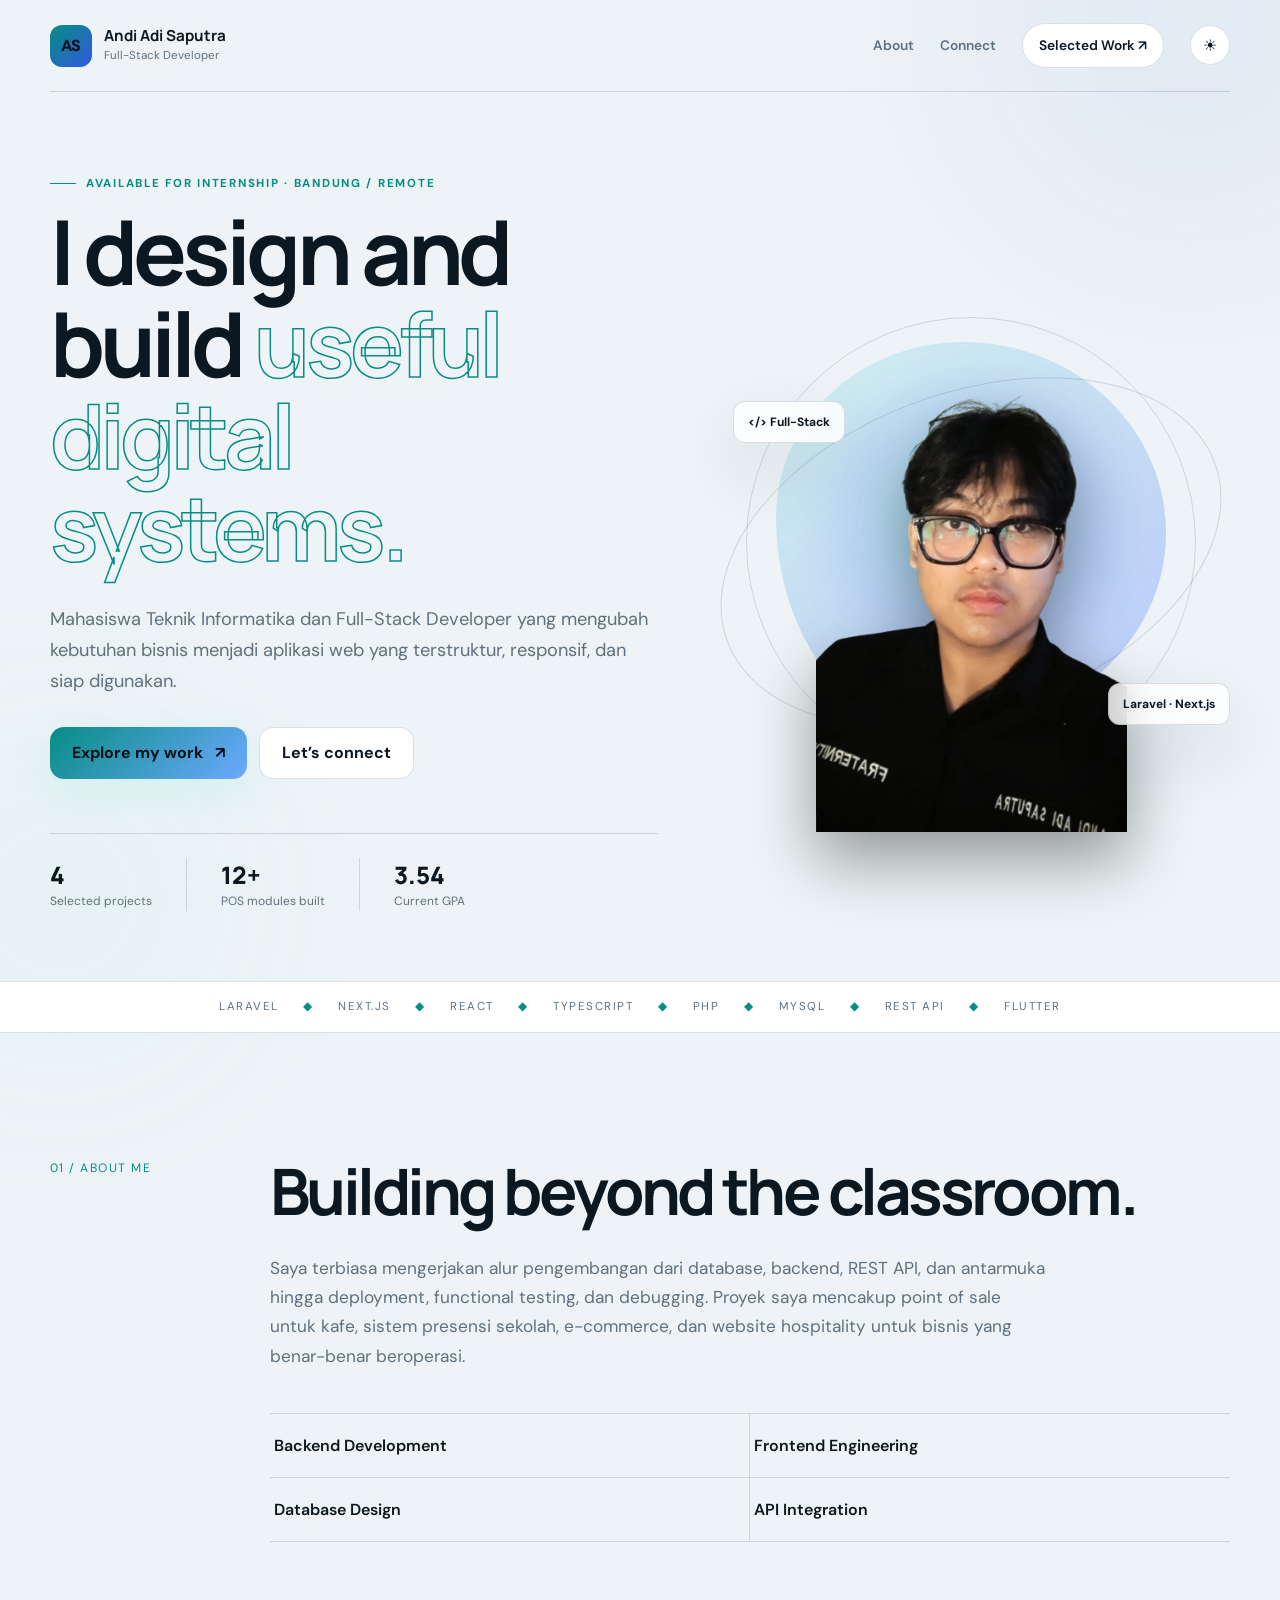
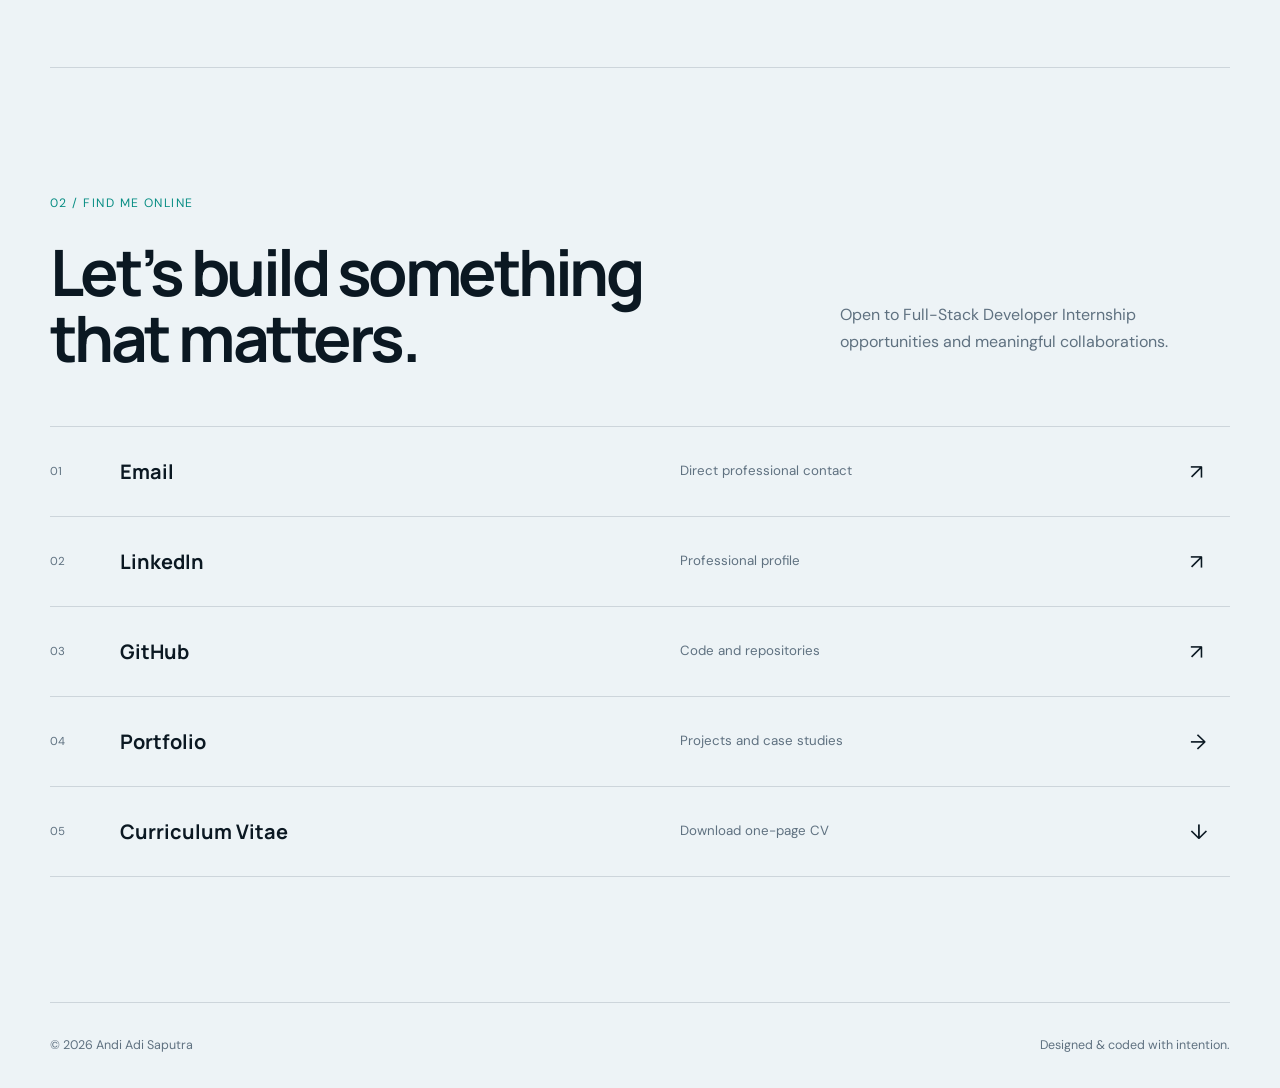
==== commit 6a4fd74a: "Update index.html" ====
--- a/index.html
+++ b/index.html
@@ -6,7 +6,7 @@
   <header class="site-header shell"><a class="identity" href="index.html" aria-label="Home"><span class="identity-mark">AS</span><span><b>Andi Adi Saputra</b><small>Full-Stack Developer</small></span></a><nav><a href="#about">About</a><a href="#connect">Connect</a><a class="nav-cta" href="portfolio.html">Selected Work <span>↗</span></a><button class="theme-toggle" type="button" aria-label="Toggle color theme"><span class="theme-icon">☾</span></button></nav></header>
   <main>
     <section class="hero shell">
-      <div class="hero-copy reveal"><p class="eyebrow"><span></span> Available for Internship · Bandung / Remote</p><h1>I design and build <em>useful digital systems.</em></h1><p class="hero-lead">Mahasiswa Teknik Informatika dan Full-Stack Developer yang mengubah kebutuhan bisnis menjadi aplikasi web yang terstruktur, responsif, dan siap digunakan.</p><div class="hero-actions"><a class="button primary" href="portfolio.html">Explore my work <span>↗</span></a><a class="button ghost" href="mailto:saputraandiadi@gmail.com">Let’s connect</a></div><div class="quick-proof"><div><strong>4</strong><span>Selected projects</span></div><div><strong>12+</strong><span>POS modules built</span></div><div><strong>3.40</strong><span>Current GPA</span></div></div></div>
+      <div class="hero-copy reveal"><p class="eyebrow"><span></span> Available for Internship · Bandung / Remote</p><h1>I design and build <em>useful digital systems.</em></h1><p class="hero-lead">Mahasiswa Teknik Informatika dan Full-Stack Developer yang mengubah kebutuhan bisnis menjadi aplikasi web yang terstruktur, responsif, dan siap digunakan.</p><div class="hero-actions"><a class="button primary" href="portfolio.html">Explore my work <span>↗</span></a><a class="button ghost" href="mailto:saputraandiadi@gmail.com">Let’s connect</a></div><div class="quick-proof"><div><strong>4</strong><span>Selected projects</span></div><div><strong>12+</strong><span>POS modules built</span></div><div><strong>3.54</strong><span>Current GPA</span></div></div></div>
       <div class="portrait-wrap reveal"><div class="portrait-halo"></div><div class="orbit orbit-a"></div><div class="orbit orbit-b"></div><img src="assets/profile.png" alt="Andi Adi Saputra"><div class="floating-tag tag-code">&lt;/&gt; Full-Stack</div><div class="floating-tag tag-stack">Laravel · Next.js</div></div>
     </section>
     <section class="ticker" aria-label="Technology stack"><div>Laravel <i>◆</i> Next.js <i>◆</i> React <i>◆</i> TypeScript <i>◆</i> PHP <i>◆</i> MySQL <i>◆</i> REST API <i>◆</i> Flutter</div></section>
